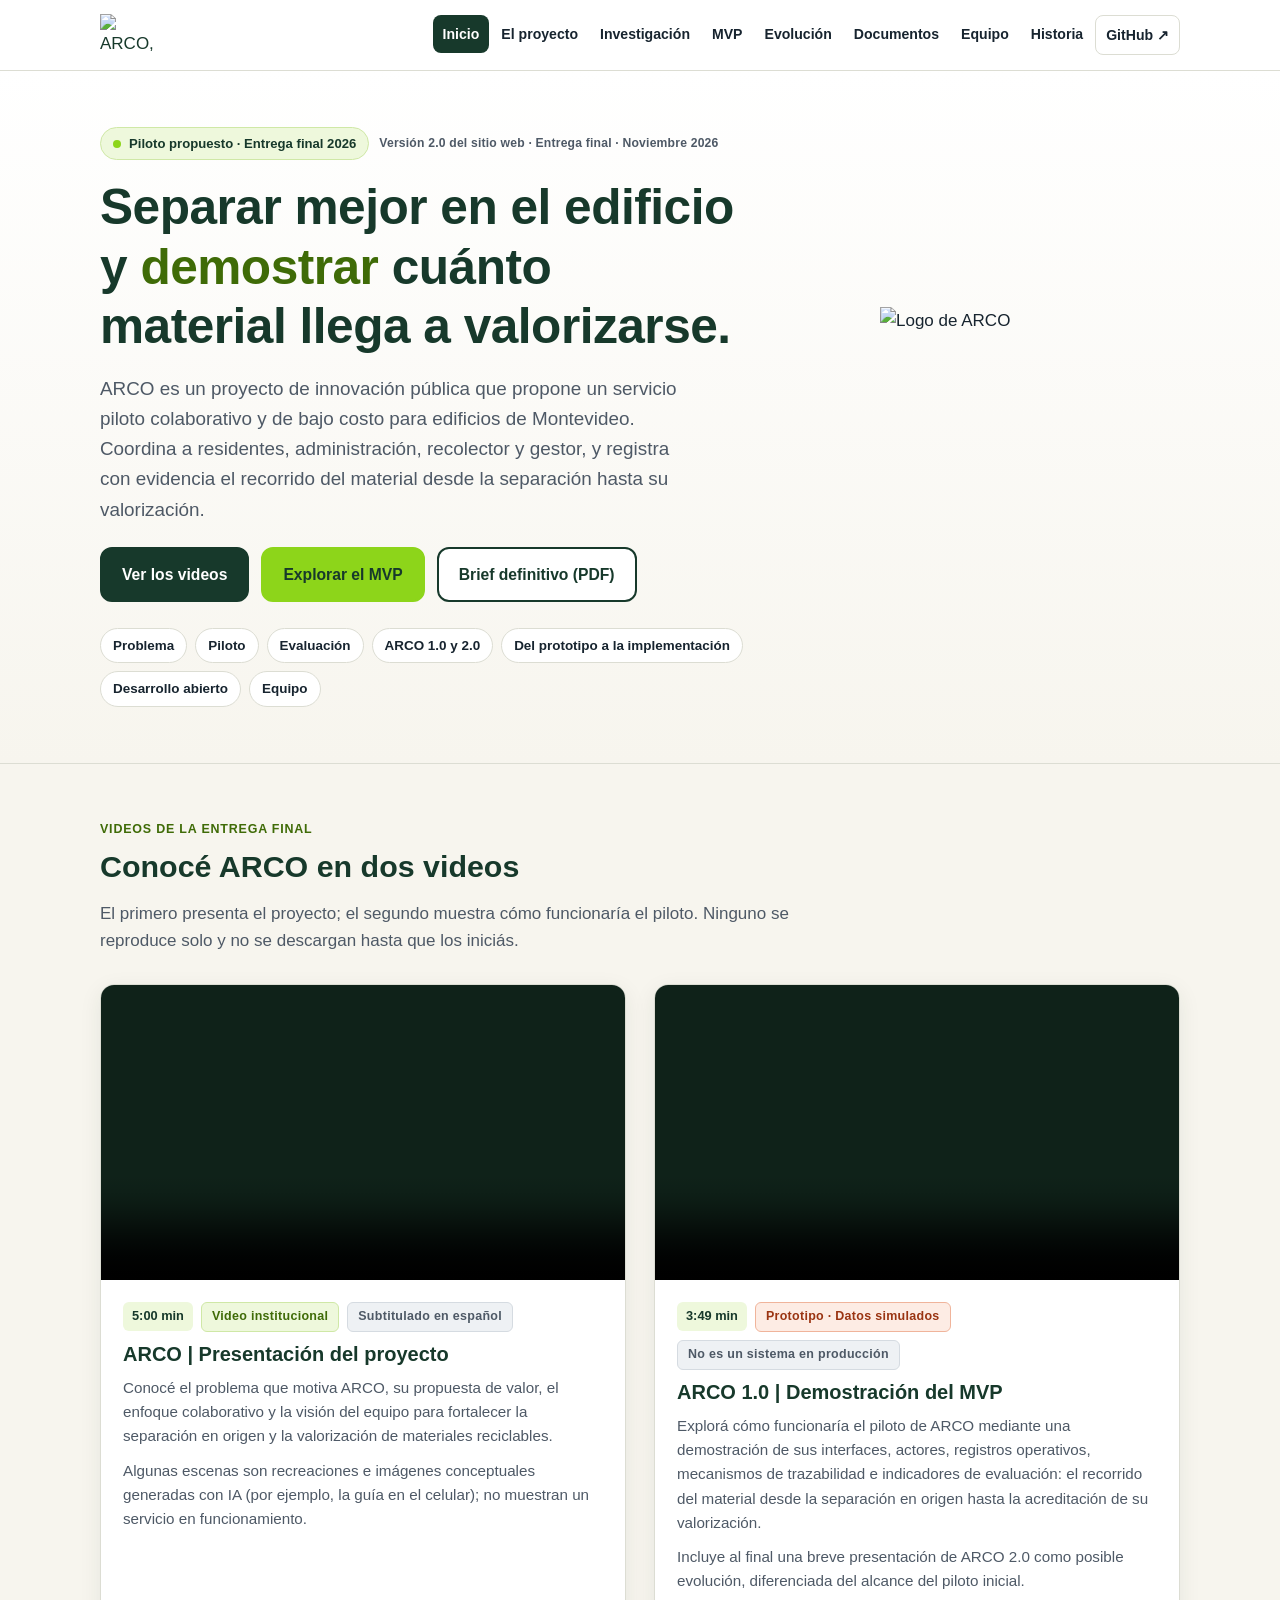
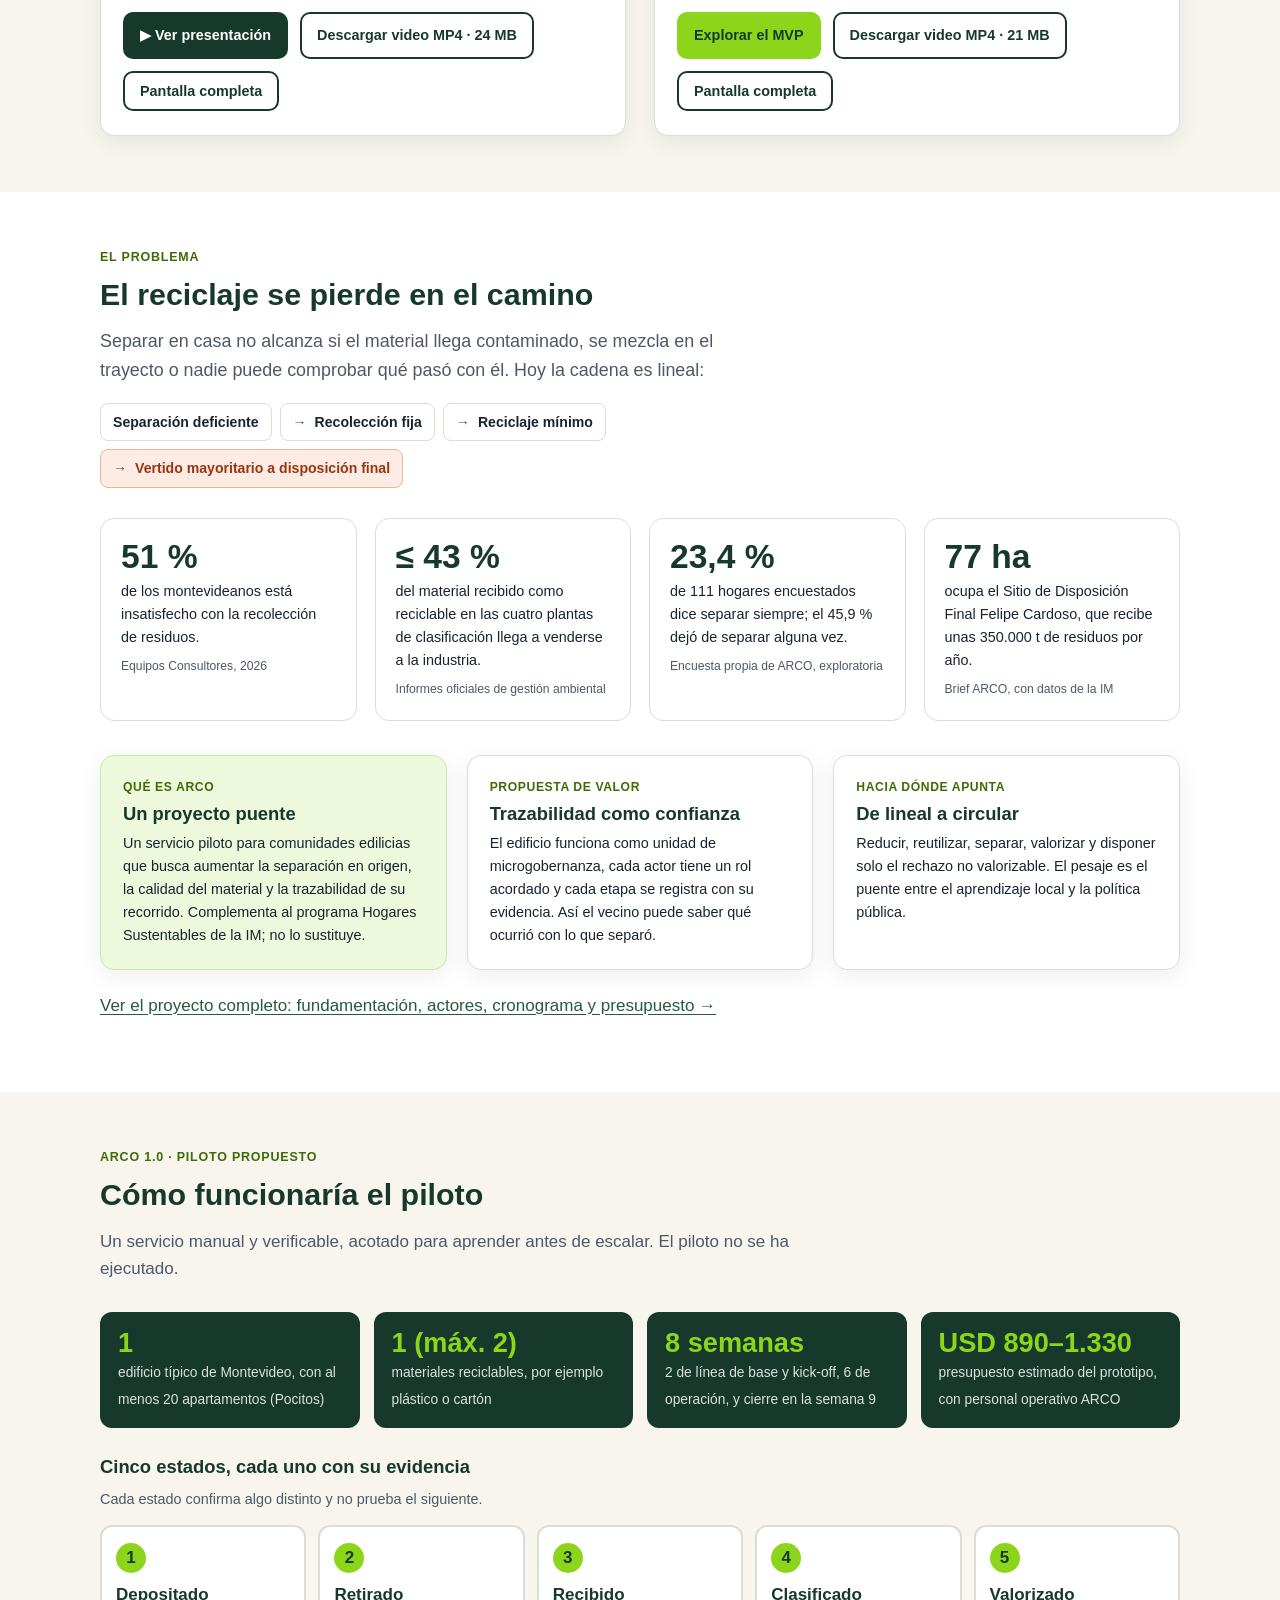
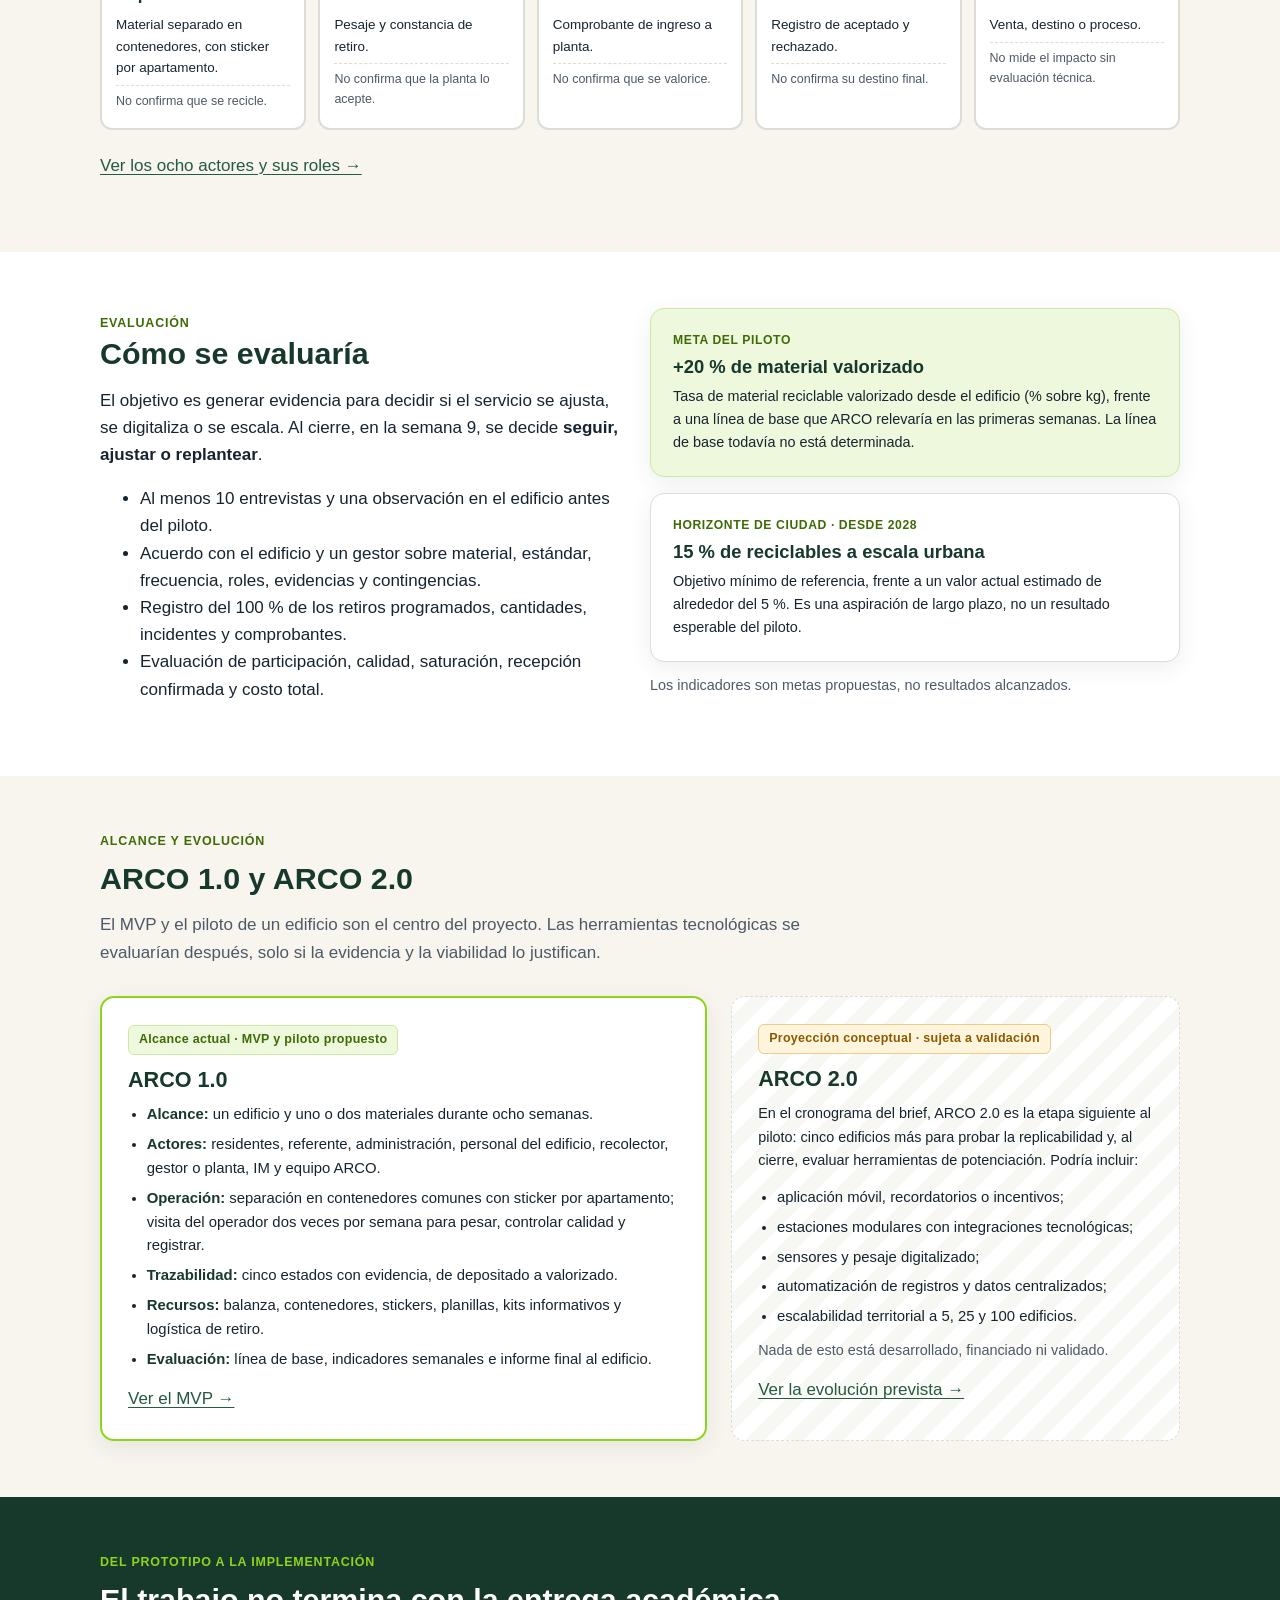
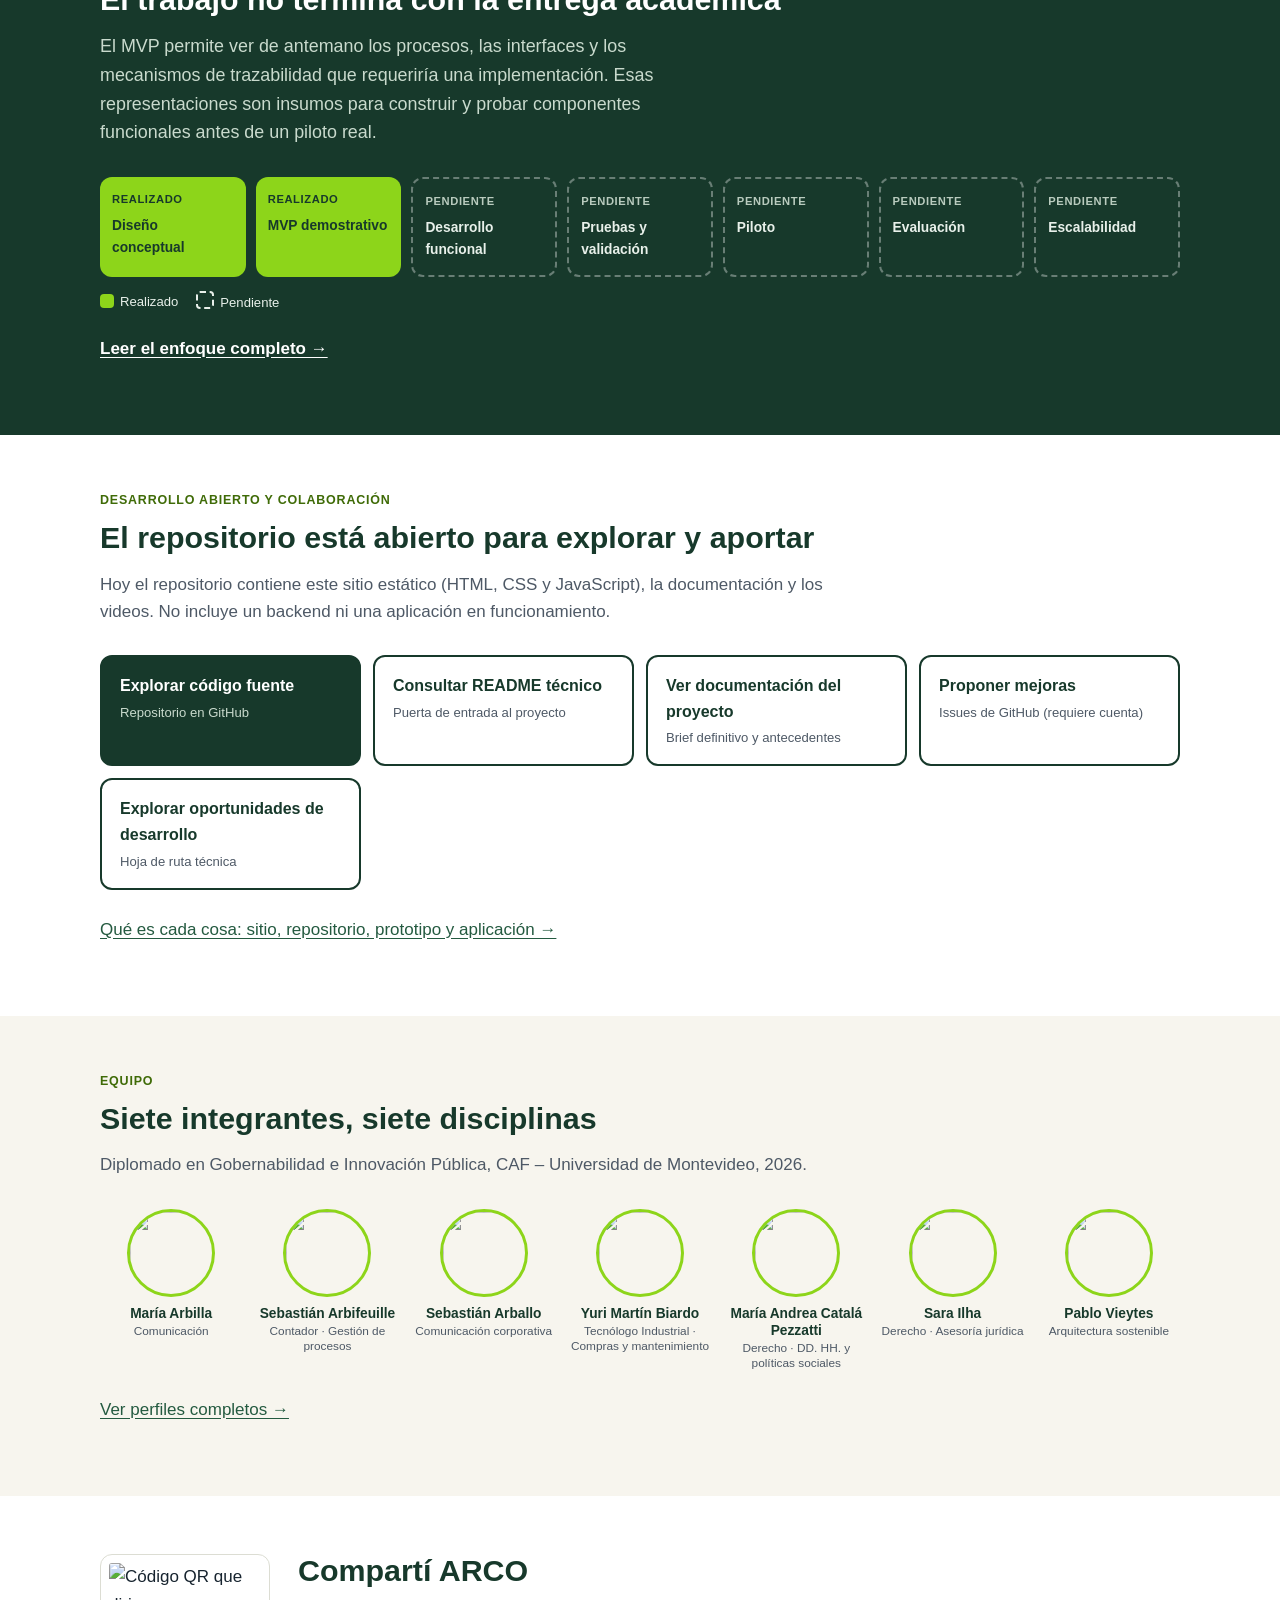
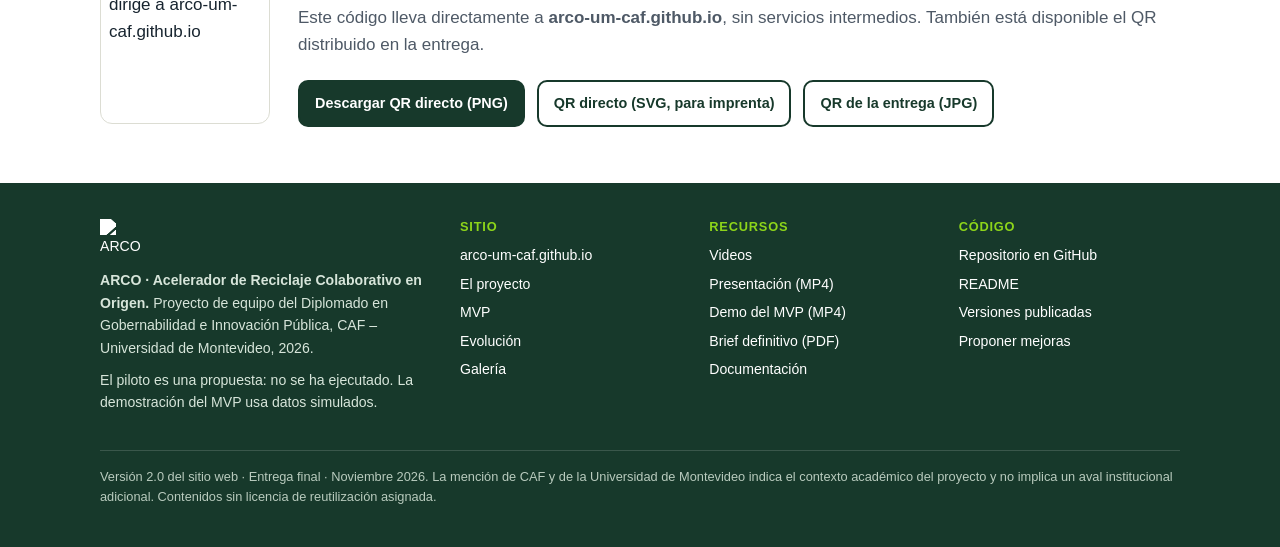
==== index.html @ 113f3b5a "Sitio web v2.0 · Entrega final 2026 - Portada rediseñada con los dos videos, problema, piloto, evalu" ====
<!doctype html>
<html lang="es">
<head>
<meta charset="utf-8">
<meta name="viewport" content="width=device-width, initial-scale=1">
<title>ARCO · Acelerador de Reciclaje Colaborativo en Origen</title>
<meta name="description" content="ARCO propone un piloto colaborativo de bajo costo para mejorar la separación en origen y la trazabilidad de materiales reciclables en edificios de Montevideo. Sitio web v2.0, entrega final 2026.">
<meta property="og:title" content="ARCO · Acelerador de Reciclaje Colaborativo en Origen">
<meta property="og:description" content="Un edificio, un material, ocho semanas: un piloto para separar mejor y demostrar cuánto material llega a valorizarse.">
<meta property="og:image" content="https://arco-um-caf.github.io/assets/video/arco-presentacion-poster.jpg">
<meta property="og:url" content="https://arco-um-caf.github.io/">
<meta property="og:locale" content="es_UY">
<link rel="icon" href="assets/img/favicon.png" type="image/png">
<link rel="preload" href="assets/fonts/montserrat-700.woff2" as="font" type="font/woff2" crossorigin>
<link rel="stylesheet" href="assets/css/estilos.css">
</head>
<body>
<a class="saltar" href="#contenido">Saltar al contenido</a>
<header class="cabecera">
  <div class="contenedor">
    <a class="marca" href="index.html"><img src="assets/img/logo-arco.png" alt="ARCO, inicio" width="58" height="42"><span>Acelerador de Reciclaje Colaborativo en Origen</span></a>
    <button class="menu-btn" type="button" aria-expanded="false" aria-controls="menu-principal">Menú</button>
    <nav class="nav" id="menu-principal" aria-label="Secciones del sitio"><ul><li><a href="index.html" aria-current="page">Inicio</a></li><li><a href="propuesta.html">El proyecto</a></li><li><a href="investigacion.html">Investigación</a></li><li><a href="mvp.html">MVP</a></li><li><a href="desarrollo.html">Evolución</a></li><li><a href="documentos.html">Documentos</a></li><li><a href="equipo.html">Equipo</a></li><li><a href="recorrido.html">Historia</a></li><li><a class="ext" href="https://github.com/arco-um-caf/arco-um-caf.github.io" rel="noopener">GitHub ↗</a></li></ul></nav>
  </div>
</header>
<main id="contenido">

<!-- 1 · Portada -->
<section class="hero2">
  <div class="contenedor">
    <div>
      <div class="sello"><span class="estado">Piloto propuesto · Entrega final 2026</span><span class="version">Versión 2.0 del sitio web · Entrega final · Noviembre 2026</span></div>
      <h1>Separar mejor en el edificio y <em>demostrar</em> cuánto material llega a valorizarse.</h1>
      <p class="lead">ARCO es un proyecto de innovación pública que propone un servicio piloto colaborativo y de bajo costo para edificios de Montevideo. Coordina a residentes, administración, recolector y gestor, y registra con evidencia el recorrido del material desde la separación hasta su valorización.</p>
      <div class="botones">
        <a class="btn primario" href="#videos">Ver los videos</a>
        <a class="btn lima" href="mvp.html">Explorar el MVP</a>
        <a class="btn secundario" href="documentos/2026-11-23_brief-arco-definitivo.pdf">Brief definitivo (PDF)</a>
      </div>
      <nav class="ancla-nav" aria-label="En esta página">
        <a href="#problema">Problema</a><a href="#piloto">Piloto</a><a href="#evaluacion">Evaluación</a><a href="#etapas">ARCO 1.0 y 2.0</a><a href="#implementacion">Del prototipo a la implementación</a><a href="#abierto">Desarrollo abierto</a><a href="#equipo">Equipo</a>
      </nav>
    </div>
    <img class="logo-hero" src="assets/img/logo-arco.png" alt="Logo de ARCO" width="600" height="438">
  </div>
</section>

<!-- 2 · Videos -->
<section class="seccion" id="videos">
  <div class="contenedor">
    <div class="titulo-seccion">
      <span class="kicker">Videos de la entrega final</span>
      <h2>Conocé ARCO en dos videos</h2>
      <p class="muted">El primero presenta el proyecto; el segundo muestra cómo funcionaría el piloto. Ninguno se reproduce solo y no se descargan hasta que los iniciás.</p>
    </div>
    <div class="videos">
      <article class="video-card" aria-labelledby="t-presentacion">
        <div class="video-marco">
          <video id="v-presentacion" controls preload="none" playsinline poster="assets/video/arco-presentacion-poster.jpg" aria-describedby="d-presentacion">
            <source src="assets/video/arco-presentacion.mp4" type="video/mp4">
            Tu navegador no puede reproducir este video. <a href="assets/video/arco-presentacion.mp4">Descargar el video (MP4)</a>.
          </video>
        </div>
        <div class="cuerpo">
          <div class="video-meta"><span class="dur">5:00 min</span><span class="etiqueta real">Video institucional</span><span class="etiqueta pendiente">Subtitulado en español</span></div>
          <h3 id="t-presentacion">ARCO | Presentación del proyecto</h3>
          <p id="d-presentacion">Conocé el problema que motiva ARCO, su propuesta de valor, el enfoque colaborativo y la visión del equipo para fortalecer la separación en origen y la valorización de materiales reciclables.</p>
          <p class="small">Algunas escenas son recreaciones e imágenes conceptuales generadas con IA (por ejemplo, la guía en el celular); no muestran un servicio en funcionamiento.</p>
          <div class="botones">
            <a class="btn primario chico" href="#v-presentacion" data-accion="reproducir" data-video="v-presentacion">▶ Ver presentación</a>
            <a class="btn secundario chico" href="assets/video/arco-presentacion.mp4" download>Descargar video MP4 · 24 MB</a>
            <button class="btn secundario chico" type="button" data-accion="pantalla" data-video="v-presentacion">Pantalla completa</button>
          </div>
        </div>
      </article>

      <article class="video-card" aria-labelledby="t-demo">
        <div class="video-marco">
          <video id="v-demo" controls preload="none" playsinline poster="assets/video/arco-demo-mvp-poster.jpg" aria-describedby="d-demo">
            <source src="assets/video/arco-demo-mvp.mp4" type="video/mp4">
            Tu navegador no puede reproducir este video. <a href="assets/video/arco-demo-mvp.mp4">Descargar el video (MP4)</a>.
          </video>
        </div>
        <div class="cuerpo">
          <div class="video-meta"><span class="dur">3:49 min</span><span class="etiqueta simulado">Prototipo · Datos simulados</span><span class="etiqueta pendiente">No es un sistema en producción</span></div>
          <h3 id="t-demo">ARCO 1.0 | Demostración del MVP</h3>
          <p id="d-demo">Explorá cómo funcionaría el piloto de ARCO mediante una demostración de sus interfaces, actores, registros operativos, mecanismos de trazabilidad e indicadores de evaluación: el recorrido del material desde la separación en origen hasta la acreditación de su valorización.</p>
          <p class="small">Incluye al final una breve presentación de ARCO 2.0 como posible evolución, diferenciada del alcance del piloto inicial.</p>
          <div class="botones">
            <a class="btn lima chico" href="mvp.html">Explorar el MVP</a>
            <a class="btn secundario chico" href="assets/video/arco-demo-mvp.mp4" download>Descargar video MP4 · 21 MB</a>
            <button class="btn secundario chico" type="button" data-accion="pantalla" data-video="v-demo">Pantalla completa</button>
          </div>
        </div>
      </article>
    </div>
  </div>
</section>

<!-- 3 · Problema y propuesta -->
<section class="seccion blanca" id="problema">
  <div class="contenedor">
    <div class="titulo-seccion">
      <span class="kicker">El problema</span>
      <h2>El reciclaje se pierde en el camino</h2>
      <p class="lead">Separar en casa no alcanza si el material llega contaminado, se mezcla en el trayecto o nadie puede comprobar qué pasó con él. Hoy la cadena es lineal:</p>
      <ul class="cadena" aria-label="Cadena actual">
        <li>Separación deficiente</li><li>Recolección fija</li><li>Reciclaje mínimo</li><li class="mal">Vertido mayoritario a disposición final</li>
      </ul>
    </div>
    <div class="cifras">
      <div class="cifra"><b>51 %</b><span>de los montevideanos está insatisfecho con la recolección de residuos.</span><small>Equipos Consultores, 2026</small></div>
      <div class="cifra"><b>≤ 43 %</b><span>del material recibido como reciclable en las cuatro plantas de clasificación llega a venderse a la industria.</span><small>Informes oficiales de gestión ambiental</small></div>
      <div class="cifra"><b>23,4 %</b><span>de 111 hogares encuestados dice separar siempre; el 45,9 % dejó de separar alguna vez.</span><small>Encuesta propia de ARCO, exploratoria</small></div>
      <div class="cifra"><b>77 ha</b><span>ocupa el Sitio de Disposición Final Felipe Cardoso, que recibe unas 350.000 t de residuos por año.</span><small>Brief ARCO, con datos de la IM</small></div>
    </div>
    <div class="grilla g3" style="margin-top:34px">
      <div class="tarjeta lima"><span class="kicker">Qué es ARCO</span><h3>Un proyecto puente</h3><p class="small">Un servicio piloto para comunidades edilicias que busca aumentar la separación en origen, la calidad del material y la trazabilidad de su recorrido. Complementa al programa Hogares Sustentables de la IM; no lo sustituye.</p></div>
      <div class="tarjeta"><span class="kicker">Propuesta de valor</span><h3>Trazabilidad como confianza</h3><p class="small">El edificio funciona como unidad de microgobernanza, cada actor tiene un rol acordado y cada etapa se registra con su evidencia. Así el vecino puede saber qué ocurrió con lo que separó.</p></div>
      <div class="tarjeta"><span class="kicker">Hacia dónde apunta</span><h3>De lineal a circular</h3><p class="small">Reducir, reutilizar, separar, valorizar y disponer solo el rechazo no valorizable. El pesaje es el puente entre el aprendizaje local y la política pública.</p></div>
    </div>
    <p style="margin-top:22px"><a href="propuesta.html">Ver el proyecto completo: fundamentación, actores, cronograma y presupuesto →</a></p>
  </div>
</section>

<!-- 4 · Piloto -->
<section class="seccion" id="piloto">
  <div class="contenedor">
    <div class="titulo-seccion">
      <span class="kicker">ARCO 1.0 · Piloto propuesto</span>
      <h2>Cómo funcionaría el piloto</h2>
      <p class="muted">Un servicio manual y verificable, acotado para aprender antes de escalar. El piloto no se ha ejecutado.</p>
    </div>
    <div class="piloto-datos">
      <div><b>1</b><span>edificio típico de Montevideo, con al menos 20 apartamentos (Pocitos)</span></div>
      <div><b>1 (máx. 2)</b><span>materiales reciclables, por ejemplo plástico o cartón</span></div>
      <div><b>8 semanas</b><span>2 de línea de base y kick-off, 6 de operación, y cierre en la semana 9</span></div>
      <div><b>USD 890–1.330</b><span>presupuesto estimado del prototipo, con personal operativo ARCO</span></div>
    </div>
    <h3>Cinco estados, cada uno con su evidencia</h3>
    <p class="small muted">Cada estado confirma algo distinto y no prueba el siguiente.</p>
    <ol class="estados">
      <li><b>Depositado</b><span class="ev">Material separado en contenedores, con sticker por apartamento.</span><span class="no">No confirma que se recicle.</span></li>
      <li><b>Retirado</b><span class="ev">Pesaje y constancia de retiro.</span><span class="no">No confirma que la planta lo acepte.</span></li>
      <li><b>Recibido</b><span class="ev">Comprobante de ingreso a planta.</span><span class="no">No confirma que se valorice.</span></li>
      <li><b>Clasificado</b><span class="ev">Registro de aceptado y rechazado.</span><span class="no">No confirma su destino final.</span></li>
      <li><b>Valorizado</b><span class="ev">Venta, destino o proceso.</span><span class="no">No mide el impacto sin evaluación técnica.</span></li>
    </ol>
    <p style="margin-top:22px"><a href="propuesta.html#actores">Ver los ocho actores y sus roles →</a></p>
  </div>
</section>

<!-- 5 · Evaluación -->
<section class="seccion blanca" id="evaluacion">
  <div class="contenedor grilla g2" style="align-items:start">
    <div>
      <span class="kicker" style="font-size:.78rem;font-weight:700;letter-spacing:.8px;text-transform:uppercase;color:var(--lima-txt)">Evaluación</span>
      <h2>Cómo se evaluaría</h2>
      <p>El objetivo es generar evidencia para decidir si el servicio se ajusta, se digitaliza o se escala. Al cierre, en la semana 9, se decide <strong>seguir, ajustar o replantear</strong>.</p>
      <ul>
        <li>Al menos 10 entrevistas y una observación en el edificio antes del piloto.</li>
        <li>Acuerdo con el edificio y un gestor sobre material, estándar, frecuencia, roles, evidencias y contingencias.</li>
        <li>Registro del 100 % de los retiros programados, cantidades, incidentes y comprobantes.</li>
        <li>Evaluación de participación, calidad, saturación, recepción confirmada y costo total.</li>
      </ul>
    </div>
    <div>
      <div class="tarjeta lima"><span class="kicker">Meta del piloto</span><h3>+20 % de material valorizado</h3><p class="small">Tasa de material reciclable valorizado desde el edificio (% sobre kg), frente a una línea de base que ARCO relevaría en las primeras semanas. La línea de base todavía no está determinada.</p></div>
      <div class="tarjeta" style="margin-top:16px"><span class="kicker">Horizonte de ciudad · desde 2028</span><h3>15 % de reciclables a escala urbana</h3><p class="small">Objetivo mínimo de referencia, frente a un valor actual estimado de alrededor del 5 %. Es una aspiración de largo plazo, no un resultado esperable del piloto.</p></div>
      <p class="small muted" style="margin-top:12px">Los indicadores son metas propuestas, no resultados alcanzados.</p>
    </div>
  </div>
</section>

<!-- 6 · ARCO 1.0 y 2.0 -->
<section class="seccion" id="etapas">
  <div class="contenedor">
    <div class="titulo-seccion">
      <span class="kicker">Alcance y evolución</span>
      <h2>ARCO 1.0 y ARCO 2.0</h2>
      <p class="muted">El MVP y el piloto de un edificio son el centro del proyecto. Las herramientas tecnológicas se evaluarían después, solo si la evidencia y la viabilidad lo justifican.</p>
    </div>
    <div class="etapas">
      <div class="etapa v1">
        <span class="etiqueta real">Alcance actual · MVP y piloto propuesto</span>
        <h3 style="margin-top:12px">ARCO 1.0</h3>
        <ul>
          <li><b>Alcance:</b> un edificio y uno o dos materiales durante ocho semanas.</li>
          <li><b>Actores:</b> residentes, referente, administración, personal del edificio, recolector, gestor o planta, IM y equipo ARCO.</li>
          <li><b>Operación:</b> separación en contenedores comunes con sticker por apartamento; visita del operador dos veces por semana para pesar, controlar calidad y registrar.</li>
          <li><b>Trazabilidad:</b> cinco estados con evidencia, de depositado a valorizado.</li>
          <li><b>Recursos:</b> balanza, contenedores, stickers, planillas, kits informativos y logística de retiro.</li>
          <li><b>Evaluación:</b> línea de base, indicadores semanales e informe final al edificio.</li>
        </ul>
        <p style="margin:14px 0 0"><a href="mvp.html">Ver el MVP →</a></p>
      </div>
      <div class="etapa v2">
        <span class="etiqueta concepto">Proyección conceptual · sujeta a validación</span>
        <h3 style="margin-top:12px">ARCO 2.0</h3>
        <p class="small">En el cronograma del brief, ARCO 2.0 es la etapa siguiente al piloto: cinco edificios más para probar la replicabilidad y, al cierre, evaluar herramientas de potenciación. Podría incluir:</p>
        <ul>
          <li>aplicación móvil, recordatorios o incentivos;</li>
          <li>estaciones modulares con integraciones tecnológicas;</li>
          <li>sensores y pesaje digitalizado;</li>
          <li>automatización de registros y datos centralizados;</li>
          <li>escalabilidad territorial a 5, 25 y 100 edificios.</li>
        </ul>
        <p class="small muted" style="margin-top:10px">Nada de esto está desarrollado, financiado ni validado.</p>
        <p style="margin:10px 0 0"><a href="desarrollo.html#etapas">Ver la evolución prevista →</a></p>
      </div>
    </div>
  </div>
</section>

<!-- 7 · Del prototipo a la implementación -->
<section class="seccion oscura" id="implementacion">
  <div class="contenedor">
    <div class="titulo-seccion">
      <span class="kicker">Del prototipo a la implementación</span>
      <h2>El trabajo no termina con la entrega académica</h2>
      <p class="lead">El MVP permite ver de antemano los procesos, las interfaces y los mecanismos de trazabilidad que requeriría una implementación. Esas representaciones son insumos para construir y probar componentes funcionales antes de un piloto real.</p>
    </div>
    <ol class="proceso" aria-label="Etapas del proceso">
      <li class="hecho"><small>Realizado</small>Diseño conceptual</li>
      <li class="hecho"><small>Realizado</small>MVP demostrativo</li>
      <li class="pend"><small>Pendiente</small>Desarrollo funcional</li>
      <li class="pend"><small>Pendiente</small>Pruebas y validación</li>
      <li class="pend"><small>Pendiente</small>Piloto</li>
      <li class="pend"><small>Pendiente</small>Evaluación</li>
      <li class="pend"><small>Pendiente</small>Escalabilidad</li>
    </ol>
    <div class="leyenda"><span class="l-hecho">Realizado</span><span class="l-pend">Pendiente</span></div>
    <p style="margin-top:22px"><a href="desarrollo.html" style="color:#fff;font-weight:700">Leer el enfoque completo →</a></p>
  </div>
</section>

<!-- 8 · Desarrollo abierto -->
<section class="seccion blanca" id="abierto">
  <div class="contenedor">
    <div class="titulo-seccion">
      <span class="kicker">Desarrollo abierto y colaboración</span>
      <h2>El repositorio está abierto para explorar y aportar</h2>
      <p class="muted">Hoy el repositorio contiene este sitio estático (HTML, CSS y JavaScript), la documentación y los videos. No incluye un backend ni una aplicación en funcionamiento.</p>
    </div>
    <div class="botones-gh">
      <a class="btn-gh prim" href="https://github.com/arco-um-caf/arco-um-caf.github.io" rel="noopener"><b>Explorar código fuente</b><span>Repositorio en GitHub</span></a>
      <a class="btn-gh" href="https://github.com/arco-um-caf/arco-um-caf.github.io#readme" rel="noopener"><b>Consultar README técnico</b><span>Puerta de entrada al proyecto</span></a>
      <a class="btn-gh" href="documentos.html"><b>Ver documentación del proyecto</b><span>Brief definitivo y antecedentes</span></a>
      <a class="btn-gh" href="https://github.com/arco-um-caf/arco-um-caf.github.io/issues" rel="noopener"><b>Proponer mejoras</b><span>Issues de GitHub (requiere cuenta)</span></a>
      <a class="btn-gh" href="https://github.com/arco-um-caf/arco-um-caf.github.io/blob/main/ROADMAP.md" rel="noopener"><b>Explorar oportunidades de desarrollo</b><span>Hoja de ruta técnica</span></a>
    </div>
    <p><a href="desarrollo.html#abierto">Qué es cada cosa: sitio, repositorio, prototipo y aplicación →</a></p>
  </div>
</section>

<!-- 9 · Equipo -->
<section class="seccion" id="equipo">
  <div class="contenedor">
    <div class="titulo-seccion">
      <span class="kicker">Equipo</span>
      <h2>Siete integrantes, siete disciplinas</h2>
      <p class="muted">Diplomado en Gobernabilidad e Innovación Pública, CAF – Universidad de Montevideo, 2026.</p>
    </div>
    <div class="equipo-mini">
      <div><img src="assets/img/equipo/maria-arbilla.jpg" alt="" width="88" height="88" loading="lazy"><b>María Arbilla</b><span>Comunicación</span></div>
      <div><img src="assets/img/equipo/sebastian-arbifeuille.jpg" alt="" width="88" height="88" loading="lazy"><b>Sebastián Arbifeuille</b><span>Contador · Gestión de procesos</span></div>
      <div><img src="assets/img/equipo/sebastian-arballo.jpg" alt="" width="88" height="88" loading="lazy"><b>Sebastián Arballo</b><span>Comunicación corporativa</span></div>
      <div><img src="assets/img/equipo/yuri-martin-biardo.jpg" alt="" width="88" height="88" loading="lazy"><b>Yuri Martín Biardo</b><span>Tecnólogo Industrial · Compras y mantenimiento</span></div>
      <div><img src="assets/img/equipo/andrea-catala.jpg" alt="" width="88" height="88" loading="lazy"><b>María Andrea Catalá Pezzatti</b><span>Derecho · DD. HH. y políticas sociales</span></div>
      <div><img src="assets/img/equipo/sara-ilha.jpg" alt="" width="88" height="88" loading="lazy"><b>Sara Ilha</b><span>Derecho · Asesoría jurídica</span></div>
      <div><img src="assets/img/equipo/pablo-vieytes.jpg" alt="" width="88" height="88" loading="lazy"><b>Pablo Vieytes</b><span>Arquitectura sostenible</span></div>
    </div>
    <p style="margin-top:24px"><a href="equipo.html">Ver perfiles completos →</a></p>
  </div>
</section>

<!-- 10 · QR -->
<section class="seccion blanca" id="qr">
  <div class="contenedor qr-bloque">
    <img src="assets/qr/arco-qr-sitio-directo.png" alt="Código QR que dirige a arco-um-caf.github.io" width="170" height="170" loading="lazy">
    <div>
      <h2>Compartí ARCO</h2>
      <p class="muted">Este código lleva directamente a <strong>arco-um-caf.github.io</strong>, sin servicios intermedios. También está disponible el QR distribuido en la entrega.</p>
      <div class="botones">
        <a class="btn primario chico" href="assets/qr/arco-qr-sitio-directo.png" download>Descargar QR directo (PNG)</a>
        <a class="btn secundario chico" href="assets/qr/arco-qr-sitio-directo.svg" download>QR directo (SVG, para imprenta)</a>
        <a class="btn secundario chico" href="assets/qr/arco-qr-entrega.jpg" download>QR de la entrega (JPG)</a>
      </div>
    </div>
  </div>
</section>

</main>
<footer class="pie-sitio">
  <div class="contenedor">
    <div class="columnas">
      <div>
        <img class="logo-pie" src="assets/img/logo-arco.png" alt="ARCO" width="58" height="42" loading="lazy">
        <p><strong>ARCO · Acelerador de Reciclaje Colaborativo en Origen.</strong> Proyecto de equipo del Diplomado en Gobernabilidad e Innovación Pública, CAF – Universidad de Montevideo, 2026.</p>
        <p>El piloto es una propuesta: no se ha ejecutado. La demostración del MVP usa datos simulados.</p>
      </div>
      <div>
        <h2>Sitio</h2>
        <ul>
          <li><a href="https://arco-um-caf.github.io/">arco-um-caf.github.io</a></li>
          <li><a href="propuesta.html">El proyecto</a></li>
          <li><a href="mvp.html">MVP</a></li>
          <li><a href="desarrollo.html">Evolución</a></li>
          <li><a href="galeria.html">Galería</a></li>
        </ul>
      </div>
      <div>
        <h2>Recursos</h2>
        <ul>
          <li><a href="index.html#videos">Videos</a></li>
          <li><a href="assets/video/arco-presentacion.mp4" download>Presentación (MP4)</a></li>
          <li><a href="assets/video/arco-demo-mvp.mp4" download>Demo del MVP (MP4)</a></li>
          <li><a href="documentos/2026-11-23_brief-arco-definitivo.pdf">Brief definitivo (PDF)</a></li>
          <li><a href="documentos.html">Documentación</a></li>
        </ul>
      </div>
      <div>
        <h2>Código</h2>
        <ul>
          <li><a href="https://github.com/arco-um-caf/arco-um-caf.github.io" rel="noopener">Repositorio en GitHub</a></li>
          <li><a href="https://github.com/arco-um-caf/arco-um-caf.github.io#readme" rel="noopener">README</a></li>
          <li><a href="https://github.com/arco-um-caf/arco-um-caf.github.io/releases" rel="noopener">Versiones publicadas</a></li>
          <li><a href="https://github.com/arco-um-caf/arco-um-caf.github.io/issues" rel="noopener">Proponer mejoras</a></li>
        </ul>
      </div>
    </div>
    <p class="base">Versión 2.0 del sitio web · Entrega final · Noviembre 2026. La mención de CAF y de la Universidad de Montevideo indica el contexto académico del proyecto y no implica un aval institucional adicional. Contenidos sin licencia de reutilización asignada.</p>
  </div>
</footer>
<script src="assets/js/sitio.js"></script>
</body>
</html>
---- assets/css/estilos.css ----
/* ARCO · portal documental — estilos */
@font-face{font-family:"Montserrat";font-weight:400;font-style:normal;font-display:swap;src:url("../fonts/montserrat-400.woff2") format("woff2")}
@font-face{font-family:"Montserrat";font-weight:600;font-style:normal;font-display:swap;src:url("../fonts/montserrat-600.woff2") format("woff2")}
@font-face{font-family:"Montserrat";font-weight:700;font-style:normal;font-display:swap;src:url("../fonts/montserrat-700.woff2") format("woff2")}

:root{
  --verde:#17392B;      /* verde oscuro ARCO */
  --verde-2:#245A40;
  --lima:#8DD51A;       /* verde lima ARCO */
  --lima-txt:#3F6B07;   /* lima oscurecido para texto sobre claro */
  --lima-suave:#EEF8DC;
  --crema:#F7F5EE;
  --blanco:#FFFFFF;
  --tinta:#17242F;
  --gris:#4E5966;
  --linea:#DCDDD3;
  --ambar-bg:#FFF4DC; --ambar:#8A5A00;
  --rojo-bg:#FDECE4; --rojo:#9A3412;
  --radio:14px;
  --sombra:0 6px 22px rgba(23,57,43,.08);
  --ancho:1120px;
}
*{box-sizing:border-box}
html{scroll-behavior:smooth}
body{margin:0;font-family:"Montserrat",Arial,Helvetica,sans-serif;color:var(--tinta);background:var(--crema);line-height:1.6;font-size:17px}
img,video{max-width:100%;height:auto;display:block}
a{color:var(--verde-2);text-underline-offset:3px}
a:hover{color:var(--verde)}
:focus-visible{outline:3px solid var(--lima);outline-offset:3px;border-radius:6px}
.saltar{position:absolute;left:-9999px;top:0;background:var(--verde);color:#fff;padding:10px 16px;z-index:100;border-radius:0 0 8px 0}
.saltar:focus{left:0}
.contenedor{max-width:var(--ancho);margin:0 auto;padding:0 20px}
h1,h2,h3{line-height:1.2;color:var(--verde);margin:0 0 .5em}
h1{font-size:clamp(1.9rem,3.6vw,2.7rem);font-weight:700}
h2{font-size:clamp(1.45rem,2.6vw,1.9rem);font-weight:700}
h3{font-size:1.15rem;font-weight:700}
p{margin:0 0 1em}
.lead{font-size:1.12rem;color:var(--gris);max-width:62ch}
.muted{color:var(--gris)}
.small{font-size:.9rem}

/* encabezado */
.cabecera{background:var(--blanco);border-bottom:1px solid var(--linea);position:sticky;top:0;z-index:50}
.cabecera .contenedor{display:flex;align-items:center;justify-content:space-between;gap:16px;min-height:70px}
.marca{display:flex;align-items:center;gap:12px;text-decoration:none;color:var(--verde)}
.marca img{height:42px;width:auto}
.marca span{font-size:.78rem;font-weight:600;color:var(--gris);line-height:1.25;max-width:160px}
@media (max-width:1420px){.marca span{display:none}}
.nav ul{list-style:none;margin:0;padding:0;display:flex;flex-wrap:wrap;gap:2px}
.nav a{display:block;padding:8px 10px;border-radius:8px;text-decoration:none;color:var(--tinta);font-weight:600;font-size:.88rem}
.nav a:hover{background:var(--lima-suave)}
.nav a[aria-current="page"]{background:var(--verde);color:#fff}
.menu-btn{display:none;background:var(--verde);color:#fff;border:0;border-radius:10px;padding:10px 14px;font:600 .95rem "Montserrat",Arial,sans-serif;cursor:pointer}
@media (max-width:980px){
  .menu-btn{display:inline-flex;align-items:center;gap:8px}
  .nav{position:absolute;left:0;right:0;top:100%;background:#fff;border-bottom:1px solid var(--linea);display:none}
  .nav.abierto{display:block}
  .nav ul{flex-direction:column;padding:10px 20px 16px}
  .nav a{padding:12px 10px;font-size:1rem}
}

/* estado */
.estado{display:inline-flex;align-items:center;gap:8px;font-size:.82rem;font-weight:600;color:var(--verde);background:var(--lima-suave);border:1px solid #CFE8A6;border-radius:999px;padding:5px 12px}
.estado::before{content:"";width:8px;height:8px;border-radius:50%;background:var(--lima)}

/* secciones */
main{display:block}
.seccion{padding:56px 0}
.seccion.blanca{background:var(--blanco)}
.seccion.oscura{background:var(--verde);color:#E8F0EA}
.seccion.oscura h2,.seccion.oscura h3{color:#fff}
.cabeza-pagina{padding-top:44px;padding-bottom:20px}
.cabeza-pagina .lead{margin-top:6px}

/* portada */
.hero{display:grid;grid-template-columns:1fr 1.1fr;gap:40px;align-items:center;padding-top:44px;padding-bottom:56px}
.hero .logo-grande{width:180px;margin-bottom:18px}
@media (max-width:900px){.hero{grid-template-columns:1fr;gap:26px}.hero .logo-grande{width:140px}}
.botones{display:flex;flex-wrap:wrap;gap:12px;margin-top:22px}
.btn{display:inline-flex;align-items:center;gap:10px;padding:13px 20px;border-radius:12px;font-weight:700;text-decoration:none;font-size:.98rem;border:2px solid var(--verde)}
.btn.primario{background:var(--verde);color:#fff}
.btn.primario:hover{background:var(--verde-2);color:#fff}
.btn.secundario{background:#fff;color:var(--verde)}
.btn.secundario:hover{background:var(--lima-suave)}
.btn.lima{background:var(--lima);border-color:var(--lima);color:var(--verde)}

/* video */
.video-marco{background:#0f2219;border-radius:var(--radio);overflow:hidden;box-shadow:var(--sombra)}
.video-marco video{width:100%;aspect-ratio:16/9;background:#0f2219}
.pie{font-size:.86rem;color:var(--gris);margin-top:10px;line-height:1.45}
.etiqueta{display:inline-block;font-size:.78rem;font-weight:700;letter-spacing:.3px;padding:4px 10px;border-radius:6px}
.etiqueta.concepto{background:var(--ambar-bg);color:var(--ambar);border:1px solid #EBCB85}
.etiqueta.simulado{background:var(--rojo-bg);color:var(--rojo);border:1px solid #F0B49B}
.etiqueta.real{background:var(--lima-suave);color:var(--lima-txt);border:1px solid #CFE8A6}
.etiqueta.pendiente{background:#EEF1F4;color:var(--gris);border:1px solid #D5DBE1}

/* tarjetas y grillas */
.grilla{display:grid;gap:20px}
.g2{grid-template-columns:repeat(2,1fr)}
.g3{grid-template-columns:repeat(3,1fr)}
.g4{grid-template-columns:repeat(4,1fr)}
@media (max-width:900px){.g3,.g4{grid-template-columns:repeat(2,1fr)}}
@media (max-width:620px){.g2,.g3,.g4{grid-template-columns:1fr}}
.tarjeta{background:var(--blanco);border:1px solid var(--linea);border-radius:var(--radio);padding:22px;box-shadow:var(--sombra)}
.tarjeta h3{margin-bottom:.35em}
.tarjeta p:last-child{margin-bottom:0}
.tarjeta.lima{background:var(--lima-suave);border-color:#CFE8A6}
.tarjeta .kicker{font-size:.76rem;font-weight:700;letter-spacing:.6px;text-transform:uppercase;color:var(--lima-txt);margin-bottom:6px;display:block}
.acceso{display:flex;flex-direction:column;justify-content:space-between;text-decoration:none;color:var(--tinta)}
.acceso:hover{border-color:var(--lima)}
.acceso .ir{font-weight:700;color:var(--verde-2);margin-top:12px}

/* aviso */
.aviso{border-left:5px solid var(--lima);background:var(--blanco);padding:14px 18px;border-radius:0 10px 10px 0;font-size:.95rem;color:var(--tinta)}
.aviso.discreto{background:transparent;border-left-color:var(--linea);color:var(--gris);font-size:.88rem;padding:8px 14px}

/* línea de tiempo */
.tiempo{list-style:none;margin:0;padding:0;position:relative}
.tiempo::before{content:"";position:absolute;left:14px;top:6px;bottom:6px;width:3px;background:#CFE8A6;border-radius:3px}
.hito{position:relative;padding:0 0 34px 50px}
.hito::before{content:"";position:absolute;left:5px;top:6px;width:21px;height:21px;border-radius:50%;background:var(--lima);border:4px solid var(--crema);box-shadow:0 0 0 2px var(--lima)}
.hito .fecha{font-weight:700;color:var(--lima-txt);font-size:.9rem;letter-spacing:.3px}
.hito h3{margin:.2em 0 .4em}
.hito .cuerpo{display:grid;grid-template-columns:1.4fr 1fr;gap:22px;align-items:start}
@media (max-width:760px){.hito .cuerpo{grid-template-columns:1fr}}
.hito .fotos{display:grid;grid-template-columns:repeat(2,1fr);gap:8px}
.hito .fotos img{border-radius:10px;width:100%;height:150px;object-fit:cover;border:1px solid var(--linea)}
.hito .fotos.una{grid-template-columns:1fr}
.hito .fotos.una img{height:auto;object-fit:contain;background:#fff}

/* galería */
.galeria{columns:3 300px;column-gap:20px}
.galeria figure{break-inside:avoid;margin:0 0 20px;background:#fff;border:1px solid var(--linea);border-radius:var(--radio);overflow:hidden}
.galeria figure a{display:block}
.galeria img{width:100%;height:auto}
.galeria figcaption{padding:12px 14px 14px;font-size:.88rem;color:var(--gris);line-height:1.45}
.galeria figcaption b{color:var(--tinta);display:block;margin:6px 0 2px;font-size:.95rem}

/* gráficos de barras (tablas) */
.barras{width:100%;border-collapse:collapse;font-size:.92rem}
.barras caption{text-align:left;font-weight:700;color:var(--verde);padding-bottom:4px;font-size:1rem}
.barras th{font-weight:500;text-align:left;padding:6px 10px 6px 0;width:46%;vertical-align:middle}
.barras td{padding:6px 0;vertical-align:middle}
.barra{display:flex;align-items:center;gap:8px}
.barra span.b{display:block;height:14px;border-radius:7px;background:var(--lima);min-width:3px}
.barra span.n{white-space:nowrap;font-variant-numeric:tabular-nums;color:var(--gris);font-size:.86rem}
.n-valido{font-size:.82rem;color:var(--gris);margin:4px 0 0}

/* circuito */
.circuito{list-style:none;padding:0;margin:0;display:grid;grid-template-columns:repeat(5,1fr);gap:12px;counter-reset:paso}
.circuito li{background:#fff;border:2px solid var(--linea);border-radius:12px;padding:16px 14px;position:relative;counter-increment:paso}
.circuito li::before{content:counter(paso);display:flex;align-items:center;justify-content:center;width:34px;height:34px;border-radius:50%;background:var(--lima);color:var(--verde);font-weight:700;margin-bottom:10px}
.circuito li b{display:block;color:var(--verde);font-size:1rem}
.circuito li span{font-size:.86rem;color:var(--gris);display:block;margin-top:4px}
.circuito li.doc{border-color:var(--lima)}
.circuito li.pend{border-style:dashed}
@media (max-width:900px){.circuito{grid-template-columns:1fr 1fr}}
@media (max-width:520px){.circuito{grid-template-columns:1fr}}

/* tablas */
.tabla-wrap{overflow-x:auto;border-radius:12px;border:1px solid var(--linea);background:#fff}
table.datos{border-collapse:collapse;width:100%;font-size:.92rem;min-width:560px}
table.datos th{background:var(--verde);color:#fff;text-align:left;padding:10px 12px;font-weight:600}
table.datos td{border-top:1px solid var(--linea);padding:10px 12px;vertical-align:top}

/* equipo */
.equipo{display:grid;grid-template-columns:repeat(auto-fill,minmax(220px,1fr));gap:22px}
.persona{background:#fff;border:1px solid var(--linea);border-radius:var(--radio);padding:22px 18px;text-align:center;box-shadow:var(--sombra)}
.persona img{width:128px;height:128px;border-radius:50%;object-fit:cover;margin:0 auto 14px;border:4px solid var(--lima)}
.persona h3{font-size:1.05rem;margin-bottom:.3em}
.persona p{font-size:.86rem;color:var(--gris);margin:0}

/* documentos */
.doc{display:flex;flex-direction:column;gap:6px}
.doc .meta{display:flex;flex-wrap:wrap;gap:6px;margin:4px 0 6px}
.doc .acciones{display:flex;flex-wrap:wrap;gap:10px;margin-top:auto;padding-top:10px}
.doc .acciones a{font-weight:700;font-size:.9rem;padding:8px 12px;border-radius:9px;border:2px solid var(--verde);text-decoration:none;color:var(--verde)}
.doc .acciones a.prim{background:var(--verde);color:#fff}
.doc .nota{font-size:.84rem;color:var(--gris);background:var(--crema);border-radius:8px;padding:8px 10px}

/* pie */
.pie-sitio{background:var(--verde);color:#D7E5DA;padding:36px 0 30px;font-size:.88rem}
.pie-sitio a{color:#fff}
.pie-sitio .fila{display:grid;grid-template-columns:1.4fr 1fr;gap:28px}
@media (max-width:760px){.pie-sitio .fila{grid-template-columns:1fr}}
.pie-sitio p{margin:0 0 .7em}
.pie-sitio .estado{background:rgba(255,255,255,.08);border-color:rgba(255,255,255,.2);color:#fff}

@media (prefers-reduced-motion:reduce){html{scroll-behavior:auto}*{transition:none!important;animation:none!important}}

/* =========================================================
   v2.0 · Entrega final 2026 — componentes agregados
   ========================================================= */
.version{font-size:.76rem;font-weight:600;color:var(--gris);letter-spacing:.2px}
.cabecera .gh{margin-left:6px}
.nav a.ext{border:1.5px solid var(--linea)}

/* portada v2 */
.hero2{background:linear-gradient(180deg,var(--blanco) 0%,var(--crema) 100%);border-bottom:1px solid var(--linea)}
.hero2 .contenedor{display:grid;grid-template-columns:1.25fr .75fr;gap:44px;align-items:center;padding-top:56px;padding-bottom:56px}
.hero2 h1{font-size:clamp(2rem,4.2vw,3.1rem);letter-spacing:-.5px;margin-bottom:.35em}
.hero2 h1 em{font-style:normal;color:var(--lima-txt)}
.hero2 .lead{font-size:1.18rem;max-width:56ch}
.hero2 .logo-hero{width:100%;max-width:300px;margin-left:auto}
.hero2 .sello{display:flex;flex-wrap:wrap;gap:10px;align-items:center;margin-bottom:18px}
@media (max-width:900px){.hero2 .contenedor{grid-template-columns:1fr;gap:20px;padding-top:36px}.hero2 .logo-hero{order:-1;max-width:150px;margin:0}}

.ancla-nav{display:flex;flex-wrap:wrap;gap:8px;margin-top:26px}
.ancla-nav a{font-size:.84rem;font-weight:600;padding:6px 12px;border-radius:999px;background:#fff;border:1px solid var(--linea);text-decoration:none;color:var(--tinta)}
.ancla-nav a:hover{border-color:var(--lima)}

.titulo-seccion{max-width:760px;margin-bottom:30px}
.titulo-seccion .kicker{font-size:.78rem;font-weight:700;letter-spacing:.8px;text-transform:uppercase;color:var(--lima-txt);display:block;margin-bottom:8px}
.seccion.oscura .titulo-seccion .kicker{color:var(--lima)}
.seccion.oscura .muted,.seccion.oscura .lead{color:#C9DACD}

/* videos */
.videos{display:grid;grid-template-columns:1fr 1fr;gap:28px}
@media (max-width:900px){.videos{grid-template-columns:1fr}}
.video-card{background:#fff;border:1px solid var(--linea);border-radius:var(--radio);overflow:hidden;box-shadow:var(--sombra);display:flex;flex-direction:column}
.video-card .video-marco{border-radius:0;box-shadow:none}
.video-card .cuerpo{padding:22px 22px 24px;display:flex;flex-direction:column;gap:10px;flex:1}
.video-card h3{font-size:1.25rem;margin:0}
.video-card p{margin:0;font-size:.95rem;color:var(--gris)}
.video-meta{display:flex;flex-wrap:wrap;gap:8px;align-items:center}
.dur{font-size:.8rem;font-weight:700;color:var(--verde);background:var(--lima-suave);border-radius:6px;padding:4px 9px;font-variant-numeric:tabular-nums}
.video-card .botones{margin-top:auto;padding-top:8px}
.btn.chico{padding:10px 15px;font-size:.9rem;border-radius:10px}
.lanzar{position:relative;display:block;width:100%;aspect-ratio:16/9;border:0;padding:0;background:#0f2219;cursor:pointer}
.lanzar img{width:100%;height:100%;object-fit:cover;opacity:.92}
.lanzar .play{position:absolute;left:50%;top:50%;transform:translate(-50%,-50%);width:76px;height:76px;border-radius:50%;background:var(--lima);display:flex;align-items:center;justify-content:center;box-shadow:0 6px 24px rgba(0,0,0,.35)}
.lanzar .play::after{content:"";border-left:24px solid var(--verde);border-top:15px solid transparent;border-bottom:15px solid transparent;margin-left:6px}
.lanzar:hover .play,.lanzar:focus-visible .play{transform:translate(-50%,-50%) scale(1.06)}
.lanzar .rotulo{position:absolute;left:12px;bottom:12px;background:rgba(15,34,25,.82);color:#fff;font-size:.78rem;font-weight:600;padding:5px 10px;border-radius:6px}

/* cifras */
.cifras{display:grid;grid-template-columns:repeat(4,1fr);gap:18px}
@media (max-width:900px){.cifras{grid-template-columns:repeat(2,1fr)}}
@media (max-width:520px){.cifras{grid-template-columns:1fr}}
.cifra{background:#fff;border:1px solid var(--linea);border-radius:var(--radio);padding:20px}
.cifra b{display:block;font-size:2.1rem;line-height:1.05;color:var(--verde);font-variant-numeric:tabular-nums;margin-bottom:6px}
.cifra span{display:block;font-size:.9rem;color:var(--tinta)}
.cifra small{display:block;font-size:.76rem;color:var(--gris);margin-top:8px}

/* cadena lineal / circular */
.cadena{display:flex;flex-wrap:wrap;gap:8px;align-items:center;margin:8px 0 0;padding:0;list-style:none}
.cadena li{background:#fff;border:1px solid var(--linea);border-radius:8px;padding:7px 12px;font-size:.88rem;font-weight:600}
.cadena li+li::before{content:"→";margin-right:8px;color:var(--gris);font-weight:400}
.cadena.circular li{background:var(--lima-suave);border-color:#CFE8A6;color:var(--verde)}
.cadena li.mal{color:var(--rojo);background:var(--rojo-bg);border-color:#F0B49B}

/* piloto */
.piloto-datos{display:grid;grid-template-columns:repeat(4,1fr);gap:14px;margin-bottom:28px}
@media (max-width:900px){.piloto-datos{grid-template-columns:repeat(2,1fr)}}
.piloto-datos div{background:var(--verde);color:#fff;border-radius:12px;padding:16px 18px}
.piloto-datos b{display:block;font-size:1.7rem;color:var(--lima);line-height:1.1}
.piloto-datos span{font-size:.86rem;color:#D7E5DA}

.estados{list-style:none;padding:0;margin:0;display:grid;grid-template-columns:repeat(5,1fr);gap:12px;counter-reset:est}
.estados li{background:#fff;border:2px solid var(--linea);border-radius:12px;padding:16px 14px;counter-increment:est}
.estados li::before{content:counter(est);display:inline-flex;align-items:center;justify-content:center;width:30px;height:30px;border-radius:50%;background:var(--lima);color:var(--verde);font-weight:700;margin-bottom:8px}
.estados b{display:block;color:var(--verde)}
.estados .ev{display:block;font-size:.84rem;margin-top:6px}
.estados .no{display:block;font-size:.78rem;color:var(--gris);margin-top:6px;border-top:1px dashed var(--linea);padding-top:6px}
@media (max-width:980px){.estados{grid-template-columns:1fr 1fr}}
@media (max-width:520px){.estados{grid-template-columns:1fr}}

.actores{display:grid;grid-template-columns:repeat(4,1fr);gap:12px}
@media (max-width:900px){.actores{grid-template-columns:1fr 1fr}}
@media (max-width:520px){.actores{grid-template-columns:1fr}}
.actor{background:#fff;border:1px solid var(--linea);border-radius:12px;padding:14px 16px}
.actor b{display:block;color:var(--verde);font-size:.95rem}
.actor i{display:block;font-style:normal;font-size:.74rem;font-weight:700;text-transform:uppercase;letter-spacing:.5px;color:var(--lima-txt);margin:2px 0 6px}
.actor span{font-size:.84rem;color:var(--gris)}

/* comparación 1.0 / 2.0 */
.etapas{display:grid;grid-template-columns:1.15fr .85fr;gap:24px}
@media (max-width:900px){.etapas{grid-template-columns:1fr}}
.etapa{border-radius:var(--radio);padding:26px;border:1px solid var(--linea);background:#fff}
.etapa.v1{border:2px solid var(--lima);box-shadow:var(--sombra)}
.etapa.v2{background:repeating-linear-gradient(135deg,#fff 0 14px,#F7F8F3 14px 28px);border-style:dashed}
.etapa h3{font-size:1.35rem}
.etapa ul{margin:10px 0 0;padding-left:1.1em}
.etapa li{margin-bottom:6px;font-size:.93rem}
.etapa li b{color:var(--verde)}

/* proceso prototipo → implementación */
.proceso{list-style:none;padding:0;margin:26px 0 0;display:grid;grid-template-columns:repeat(7,1fr);gap:10px}
.proceso li{border-radius:12px;padding:14px 12px;font-size:.86rem;font-weight:600;position:relative;min-height:96px}
.proceso li small{display:block;font-weight:700;font-size:.7rem;letter-spacing:.6px;text-transform:uppercase;margin-bottom:6px}
.proceso li.hecho{background:var(--lima);color:var(--verde)}
.proceso li.hecho small{color:var(--verde)}
.proceso li.pend{background:transparent;border:2px dashed rgba(255,255,255,.35);color:#E8F0EA}
.proceso li.pend small{color:#B9CBBE}
.seccion:not(.oscura) .proceso li.pend{border-color:var(--linea);color:var(--tinta)}
.seccion:not(.oscura) .proceso li.pend small{color:var(--gris)}
@media (max-width:980px){.proceso{grid-template-columns:repeat(4,1fr)}}
@media (max-width:560px){.proceso{grid-template-columns:1fr 1fr}}
.leyenda{display:flex;flex-wrap:wrap;gap:18px;font-size:.82rem;margin-top:14px}
.leyenda span::before{content:"";display:inline-block;width:14px;height:14px;border-radius:4px;margin-right:6px;vertical-align:-2px}
.leyenda .l-hecho::before{background:var(--lima)}
.leyenda .l-pend::before{border:2px dashed currentColor}

/* desarrollo abierto */
.capas{display:grid;grid-template-columns:repeat(5,1fr);gap:12px}
@media (max-width:980px){.capas{grid-template-columns:1fr 1fr}}
@media (max-width:520px){.capas{grid-template-columns:1fr}}
.capa{background:#fff;border:1px solid var(--linea);border-radius:12px;padding:16px}
.capa b{display:block;color:var(--verde);margin-bottom:4px}
.capa p{font-size:.84rem;color:var(--gris);margin:0 0 8px}
.botones-gh{display:grid;grid-template-columns:repeat(auto-fill,minmax(230px,1fr));gap:12px;margin:26px 0}
.btn-gh{display:flex;flex-direction:column;gap:3px;padding:16px 18px;border-radius:12px;border:2px solid var(--verde);text-decoration:none;color:var(--verde);background:#fff}
.btn-gh b{font-size:1rem}
.btn-gh span{font-size:.82rem;color:var(--gris)}
.btn-gh:hover{background:var(--lima-suave)}
.btn-gh.prim{background:var(--verde);color:#fff}
.btn-gh.prim span{color:#C9DACD}

/* equipo compacto */
.equipo-mini{display:grid;grid-template-columns:repeat(7,1fr);gap:14px;text-align:center}
@media (max-width:900px){.equipo-mini{grid-template-columns:repeat(4,1fr)}}
@media (max-width:520px){.equipo-mini{grid-template-columns:repeat(2,1fr)}}
.equipo-mini img{width:88px;height:88px;border-radius:50%;object-fit:cover;margin:0 auto 8px;border:3px solid var(--lima)}
.equipo-mini b{display:block;font-size:.86rem;color:var(--verde);line-height:1.25}
.equipo-mini span{display:block;font-size:.74rem;color:var(--gris);line-height:1.3;margin-top:2px}

/* QR */
.qr-bloque{display:grid;grid-template-columns:auto 1fr;gap:28px;align-items:center}
.qr-bloque img{width:170px;height:170px;background:#fff;border-radius:12px;padding:8px;border:1px solid var(--linea)}
@media (max-width:620px){.qr-bloque{grid-template-columns:1fr}}

/* documento destacado */
.destacado{display:grid;grid-template-columns:200px 1fr;gap:26px;align-items:center;background:#fff;border:2px solid var(--lima);border-radius:var(--radio);padding:24px;box-shadow:var(--sombra)}
.destacado img{width:100%;border:1px solid var(--linea);border-radius:6px}
@media (max-width:700px){.destacado{grid-template-columns:1fr}.destacado img{max-width:200px}}

/* pie v2 */
.pie-sitio .columnas{display:grid;grid-template-columns:1.5fr 1fr 1fr 1fr;gap:28px}
@media (max-width:900px){.pie-sitio .columnas{grid-template-columns:1fr 1fr}}
@media (max-width:520px){.pie-sitio .columnas{grid-template-columns:1fr}}
.pie-sitio h2{font-size:.8rem;text-transform:uppercase;letter-spacing:.8px;color:var(--lima);margin:0 0 10px}
.pie-sitio ul{list-style:none;margin:0;padding:0}
.pie-sitio li{margin-bottom:6px}
.pie-sitio a{text-decoration:none}
.pie-sitio a:hover{text-decoration:underline}
.pie-sitio .base{border-top:1px solid rgba(255,255,255,.15);margin-top:26px;padding-top:16px;font-size:.8rem;color:#B9CBBE}
.pie-sitio .logo-pie{height:38px;width:auto;margin-bottom:12px;filter:brightness(0) invert(1)}
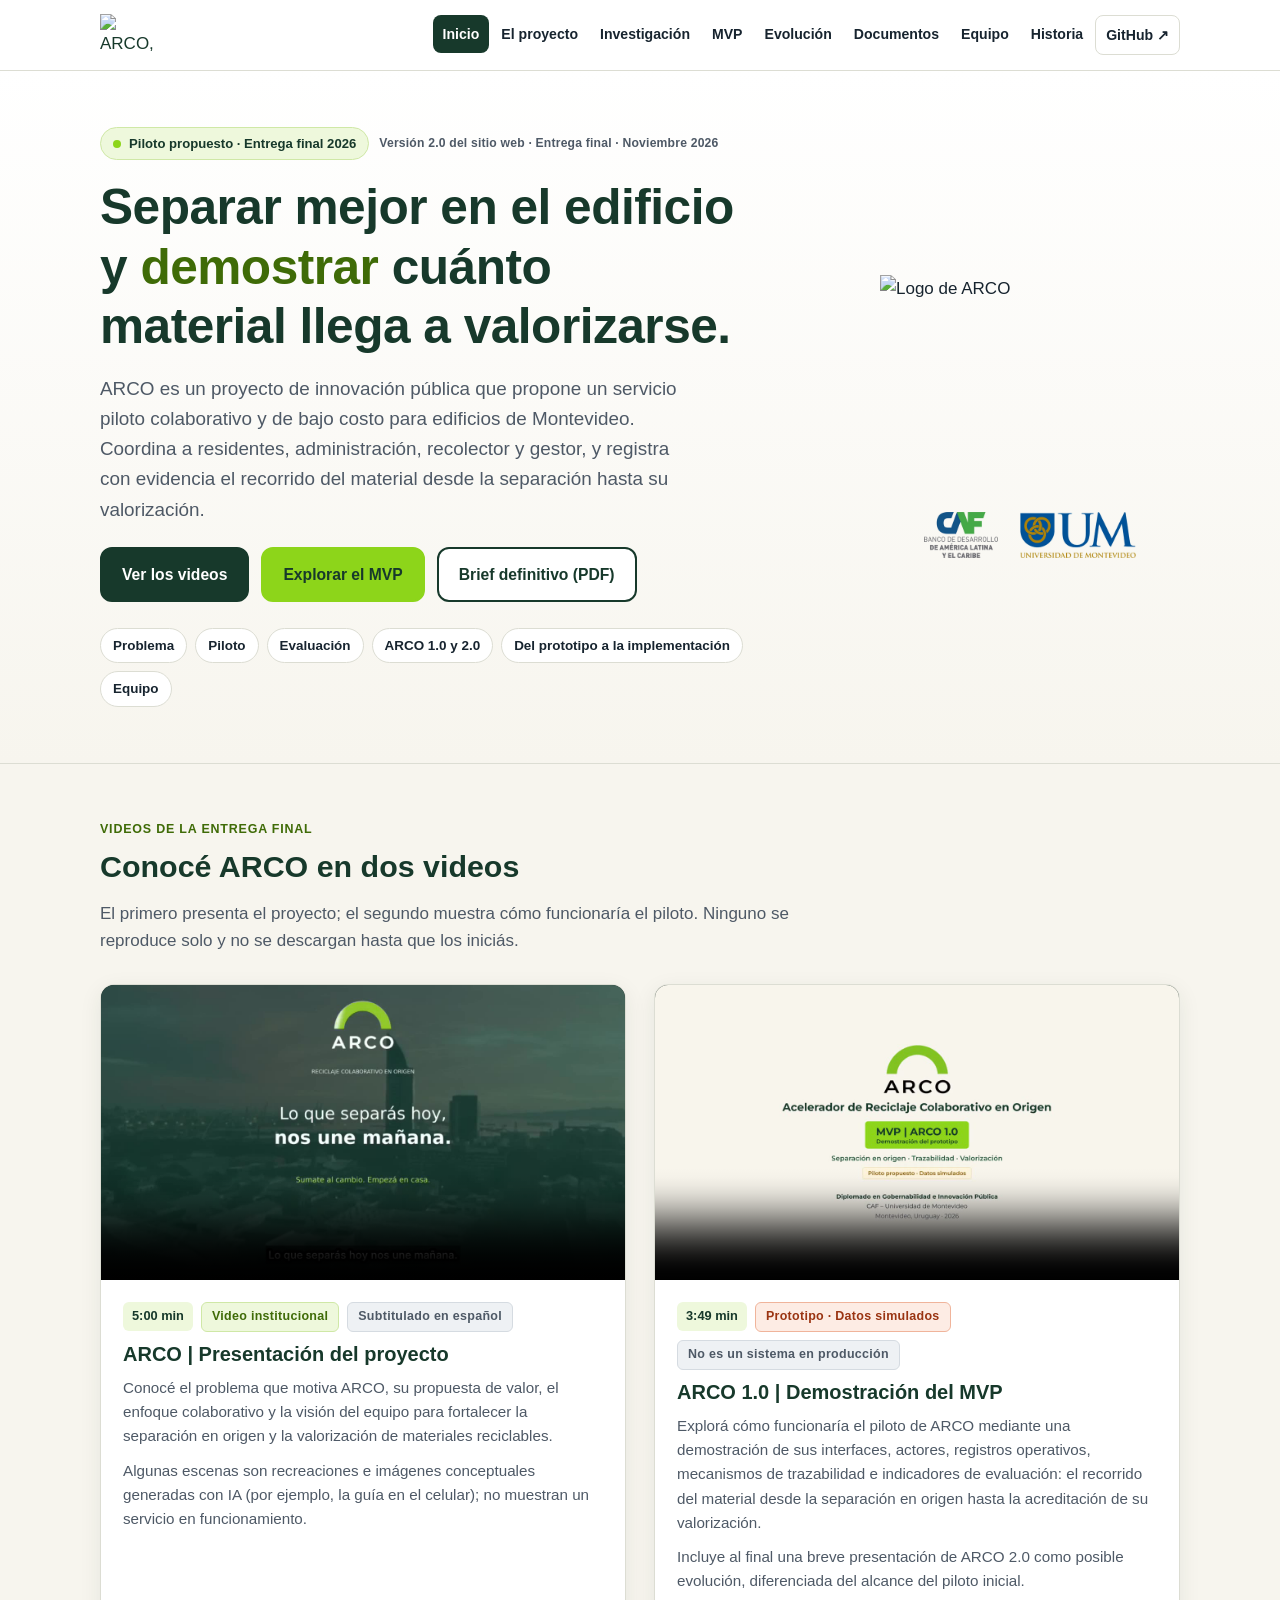
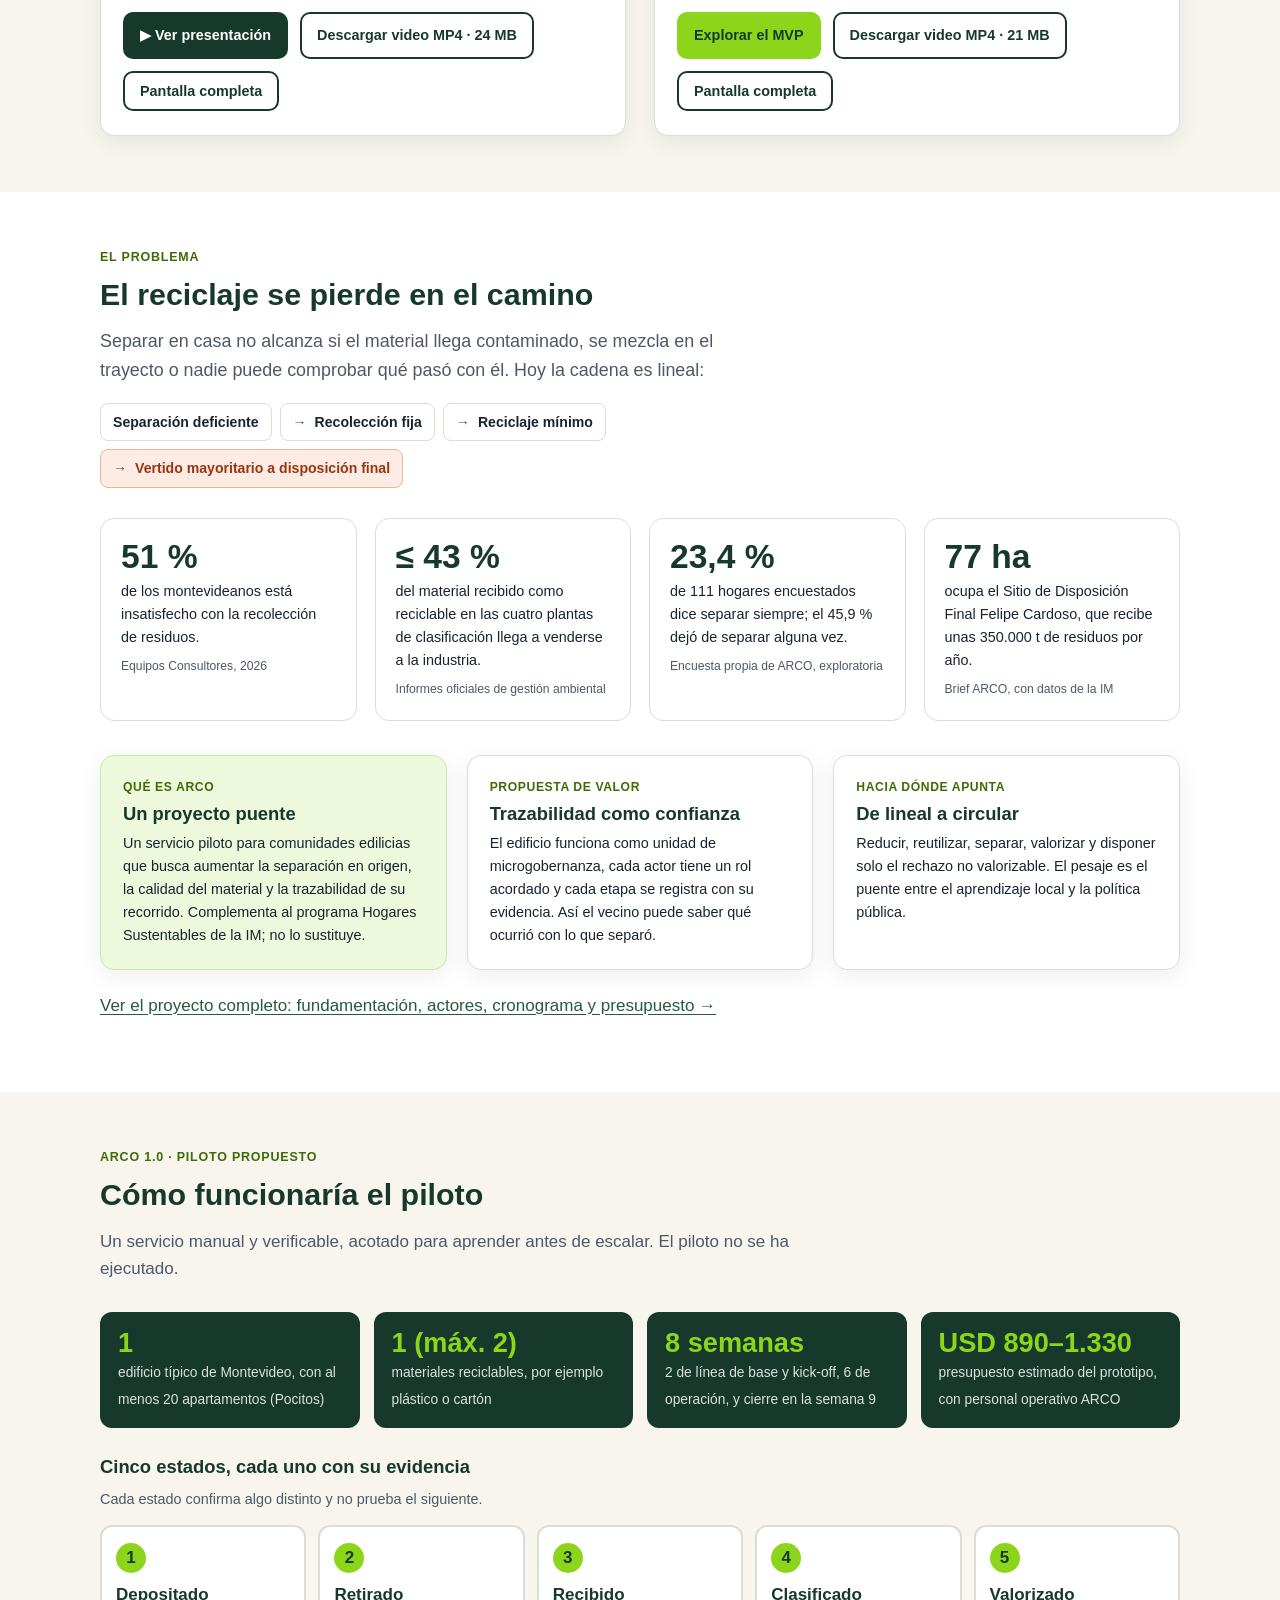
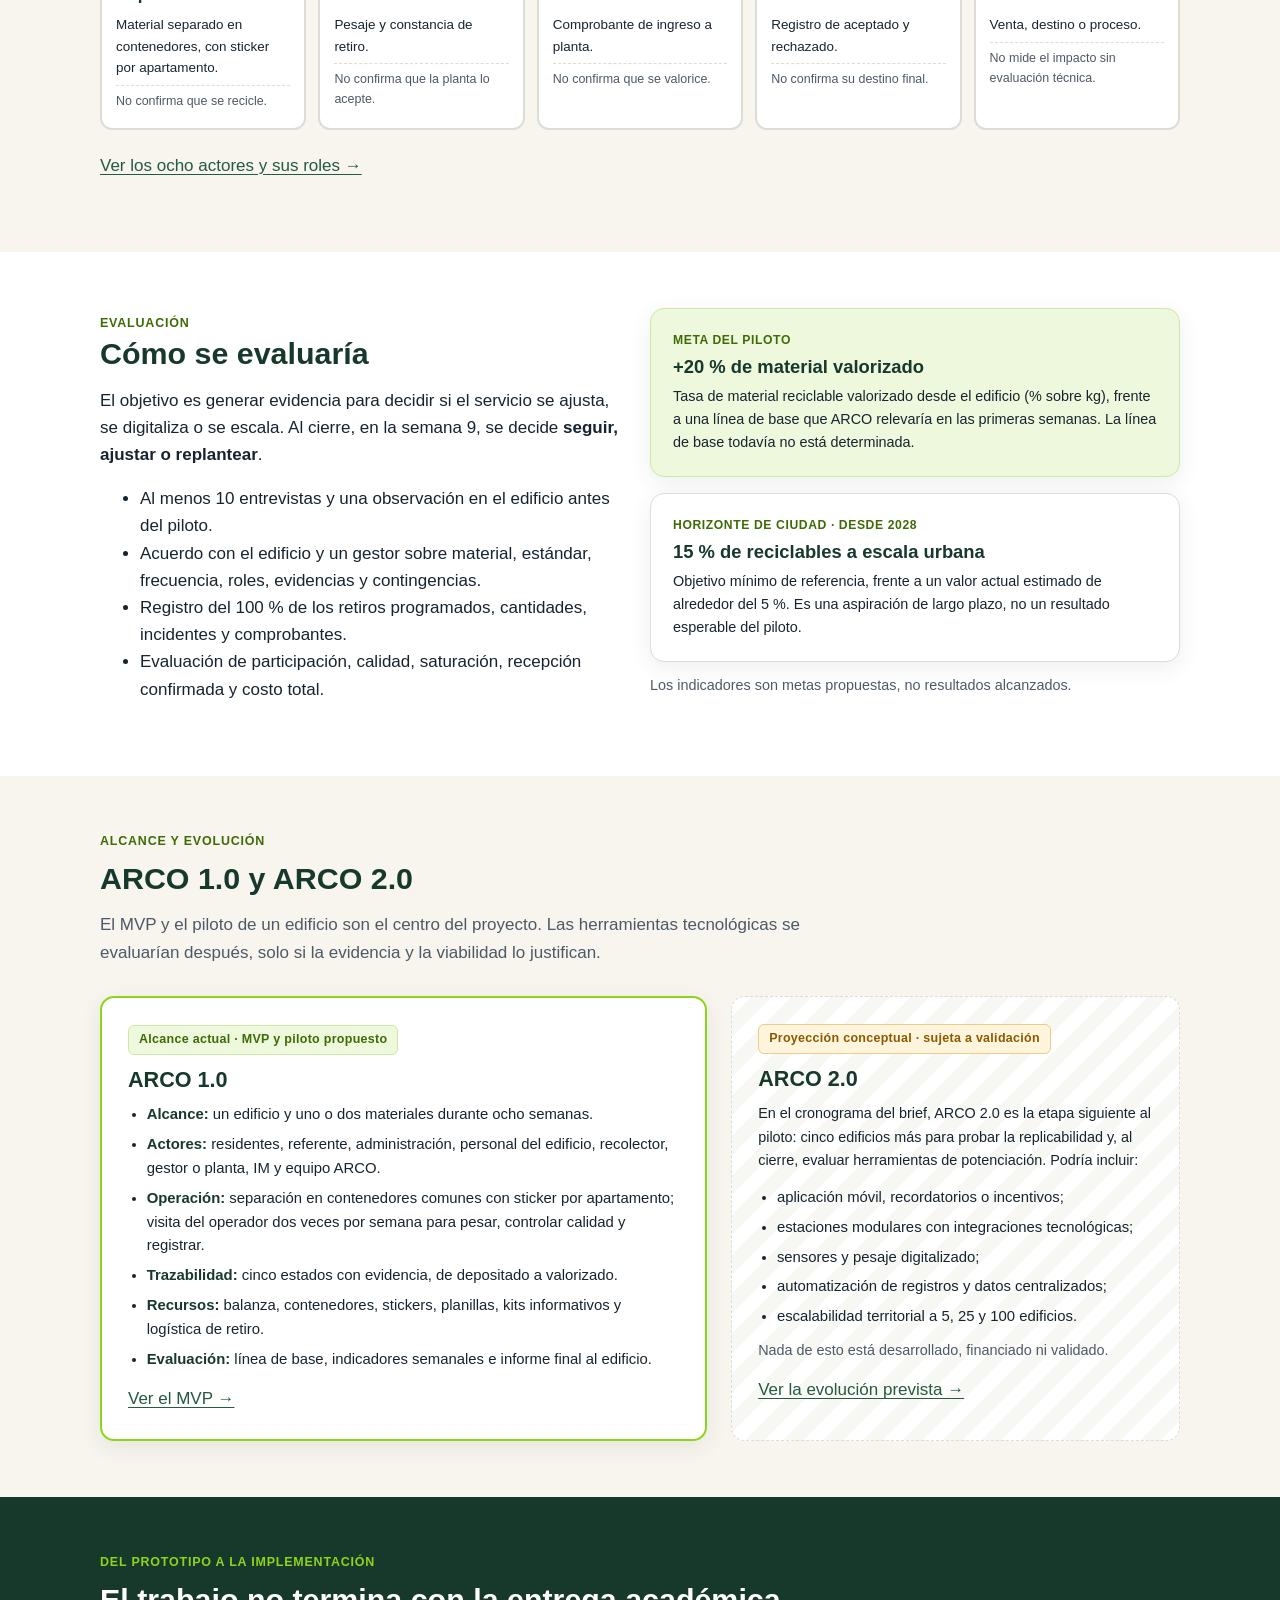
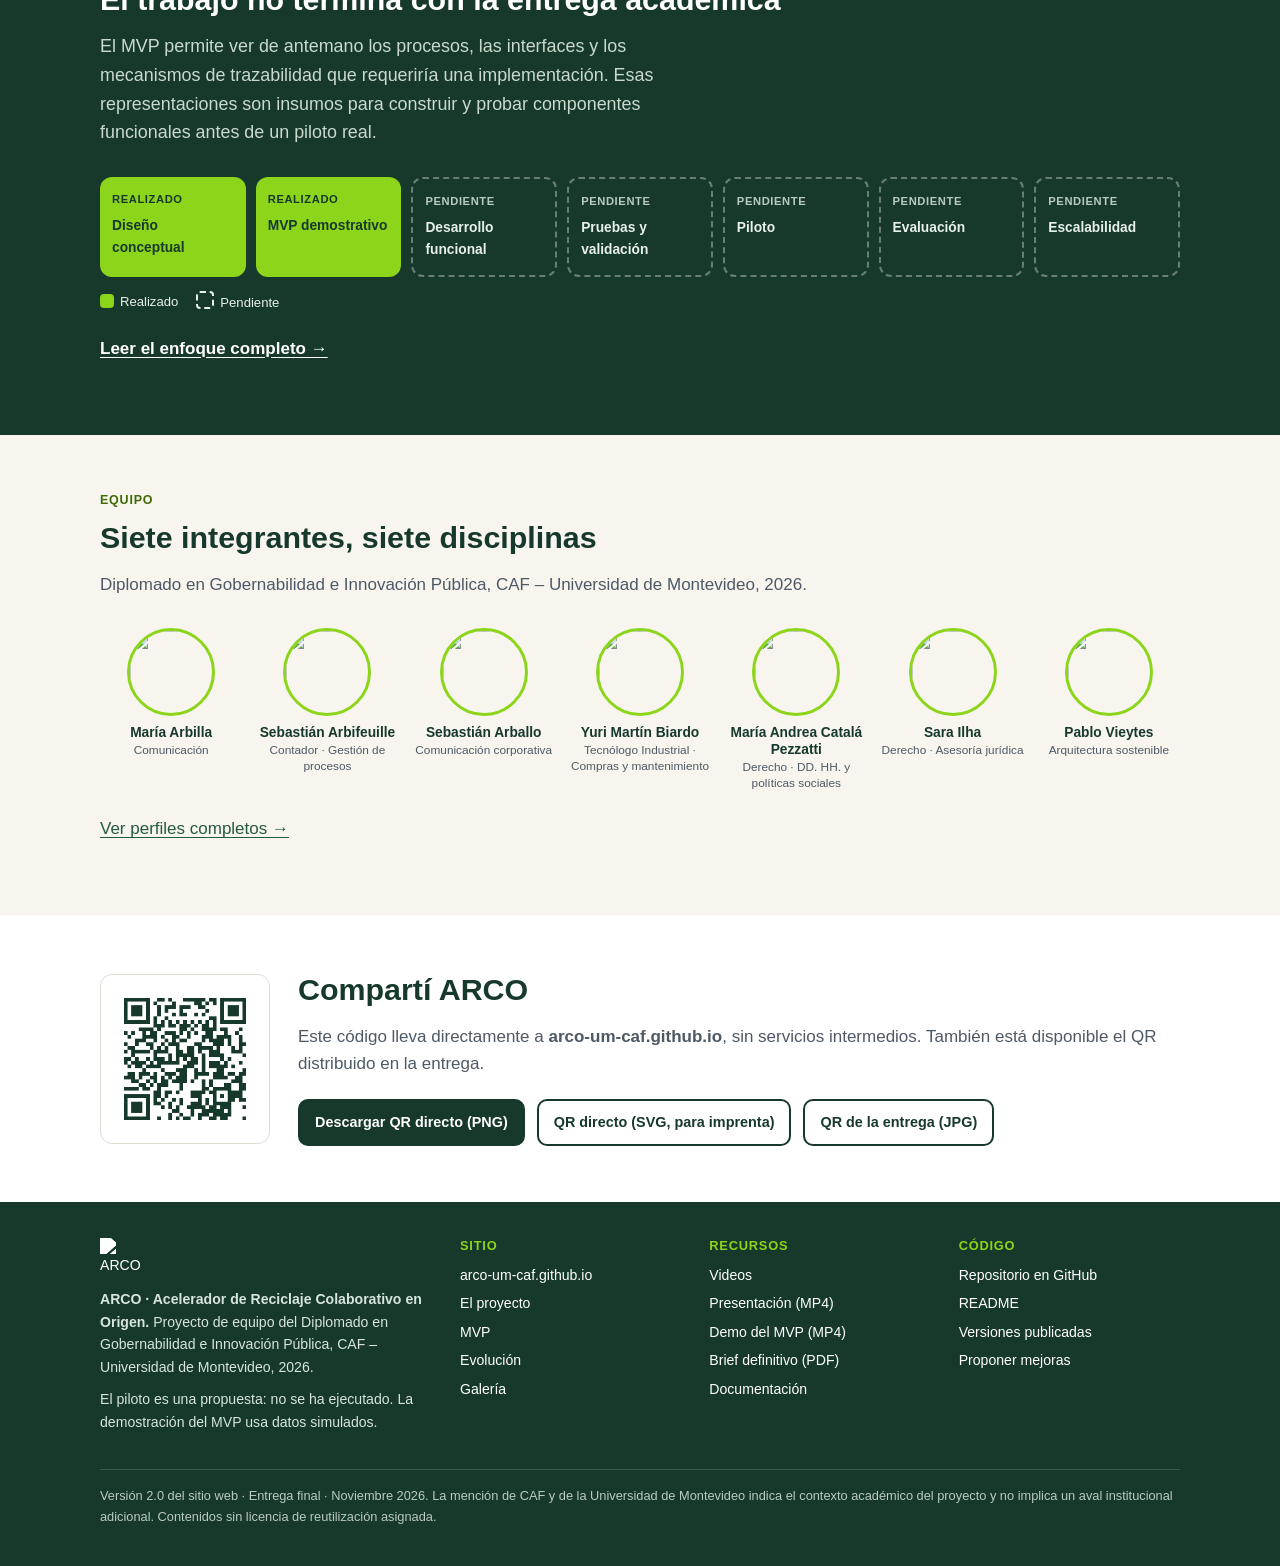
==== commit edd0e485: "Portada: logos de CAF y UM bajo el logo de ARCO; quitar sección de desarrollo abierto - Logos instit" ====
--- a/index.html
+++ b/index.html
@@ -38,10 +38,16 @@
         <a class="btn secundario" href="documentos/2026-11-23_brief-arco-definitivo.pdf">Brief definitivo (PDF)</a>
       </div>
       <nav class="ancla-nav" aria-label="En esta página">
-        <a href="#problema">Problema</a><a href="#piloto">Piloto</a><a href="#evaluacion">Evaluación</a><a href="#etapas">ARCO 1.0 y 2.0</a><a href="#implementacion">Del prototipo a la implementación</a><a href="#abierto">Desarrollo abierto</a><a href="#equipo">Equipo</a>
+        <a href="#problema">Problema</a><a href="#piloto">Piloto</a><a href="#evaluacion">Evaluación</a><a href="#etapas">ARCO 1.0 y 2.0</a><a href="#implementacion">Del prototipo a la implementación</a><a href="#equipo">Equipo</a>
       </nav>
     </div>
-    <img class="logo-hero" src="assets/img/logo-arco.png" alt="Logo de ARCO" width="600" height="438">
+    <div class="hero-logos">
+      <img class="logo-hero" src="assets/img/logo-arco.png" alt="Logo de ARCO" width="600" height="438">
+      <div class="logos-inst" aria-label="Contexto académico">
+        <img src="assets/img/logo-caf.png" alt="CAF, Banco de Desarrollo de América Latina y el Caribe" width="194" height="120">
+        <img src="assets/img/logo-um.png" alt="Universidad de Montevideo" width="302" height="120">
+      </div>
+    </div>
   </div>
 </section>
 
@@ -234,24 +240,6 @@
   </div>
 </section>
 
-<!-- 8 · Desarrollo abierto -->
-<section class="seccion blanca" id="abierto">
-  <div class="contenedor">
-    <div class="titulo-seccion">
-      <span class="kicker">Desarrollo abierto y colaboración</span>
-      <h2>El repositorio está abierto para explorar y aportar</h2>
-      <p class="muted">Hoy el repositorio contiene este sitio estático (HTML, CSS y JavaScript), la documentación y los videos. No incluye un backend ni una aplicación en funcionamiento.</p>
-    </div>
-    <div class="botones-gh">
-      <a class="btn-gh prim" href="https://github.com/arco-um-caf/arco-um-caf.github.io" rel="noopener"><b>Explorar código fuente</b><span>Repositorio en GitHub</span></a>
-      <a class="btn-gh" href="https://github.com/arco-um-caf/arco-um-caf.github.io#readme" rel="noopener"><b>Consultar README técnico</b><span>Puerta de entrada al proyecto</span></a>
-      <a class="btn-gh" href="documentos.html"><b>Ver documentación del proyecto</b><span>Brief definitivo y antecedentes</span></a>
-      <a class="btn-gh" href="https://github.com/arco-um-caf/arco-um-caf.github.io/issues" rel="noopener"><b>Proponer mejoras</b><span>Issues de GitHub (requiere cuenta)</span></a>
-      <a class="btn-gh" href="https://github.com/arco-um-caf/arco-um-caf.github.io/blob/main/ROADMAP.md" rel="noopener"><b>Explorar oportunidades de desarrollo</b><span>Hoja de ruta técnica</span></a>
-    </div>
-    <p><a href="desarrollo.html#abierto">Qué es cada cosa: sitio, repositorio, prototipo y aplicación →</a></p>
-  </div>
-</section>
 
 <!-- 9 · Equipo -->
 <section class="seccion" id="equipo">
--- a/assets/css/estilos.css
+++ b/assets/css/estilos.css
@@ -345,3 +345,9 @@
 .pie-sitio a:hover{text-decoration:underline}
 .pie-sitio .base{border-top:1px solid rgba(255,255,255,.15);margin-top:26px;padding-top:16px;font-size:.8rem;color:#B9CBBE}
 .pie-sitio .logo-pie{height:38px;width:auto;margin-bottom:12px;filter:brightness(0) invert(1)}
+
+/* logos institucionales bajo el logo ARCO */
+.hero-logos{display:flex;flex-direction:column;align-items:flex-end;gap:18px}
+.logos-inst{display:flex;align-items:center;justify-content:center;gap:22px;width:100%;max-width:300px}
+.logos-inst img{height:46px;width:auto}
+@media (max-width:900px){.hero-logos{order:-1;align-items:flex-start}.logos-inst{justify-content:flex-start;max-width:none}.logos-inst img{height:38px}}
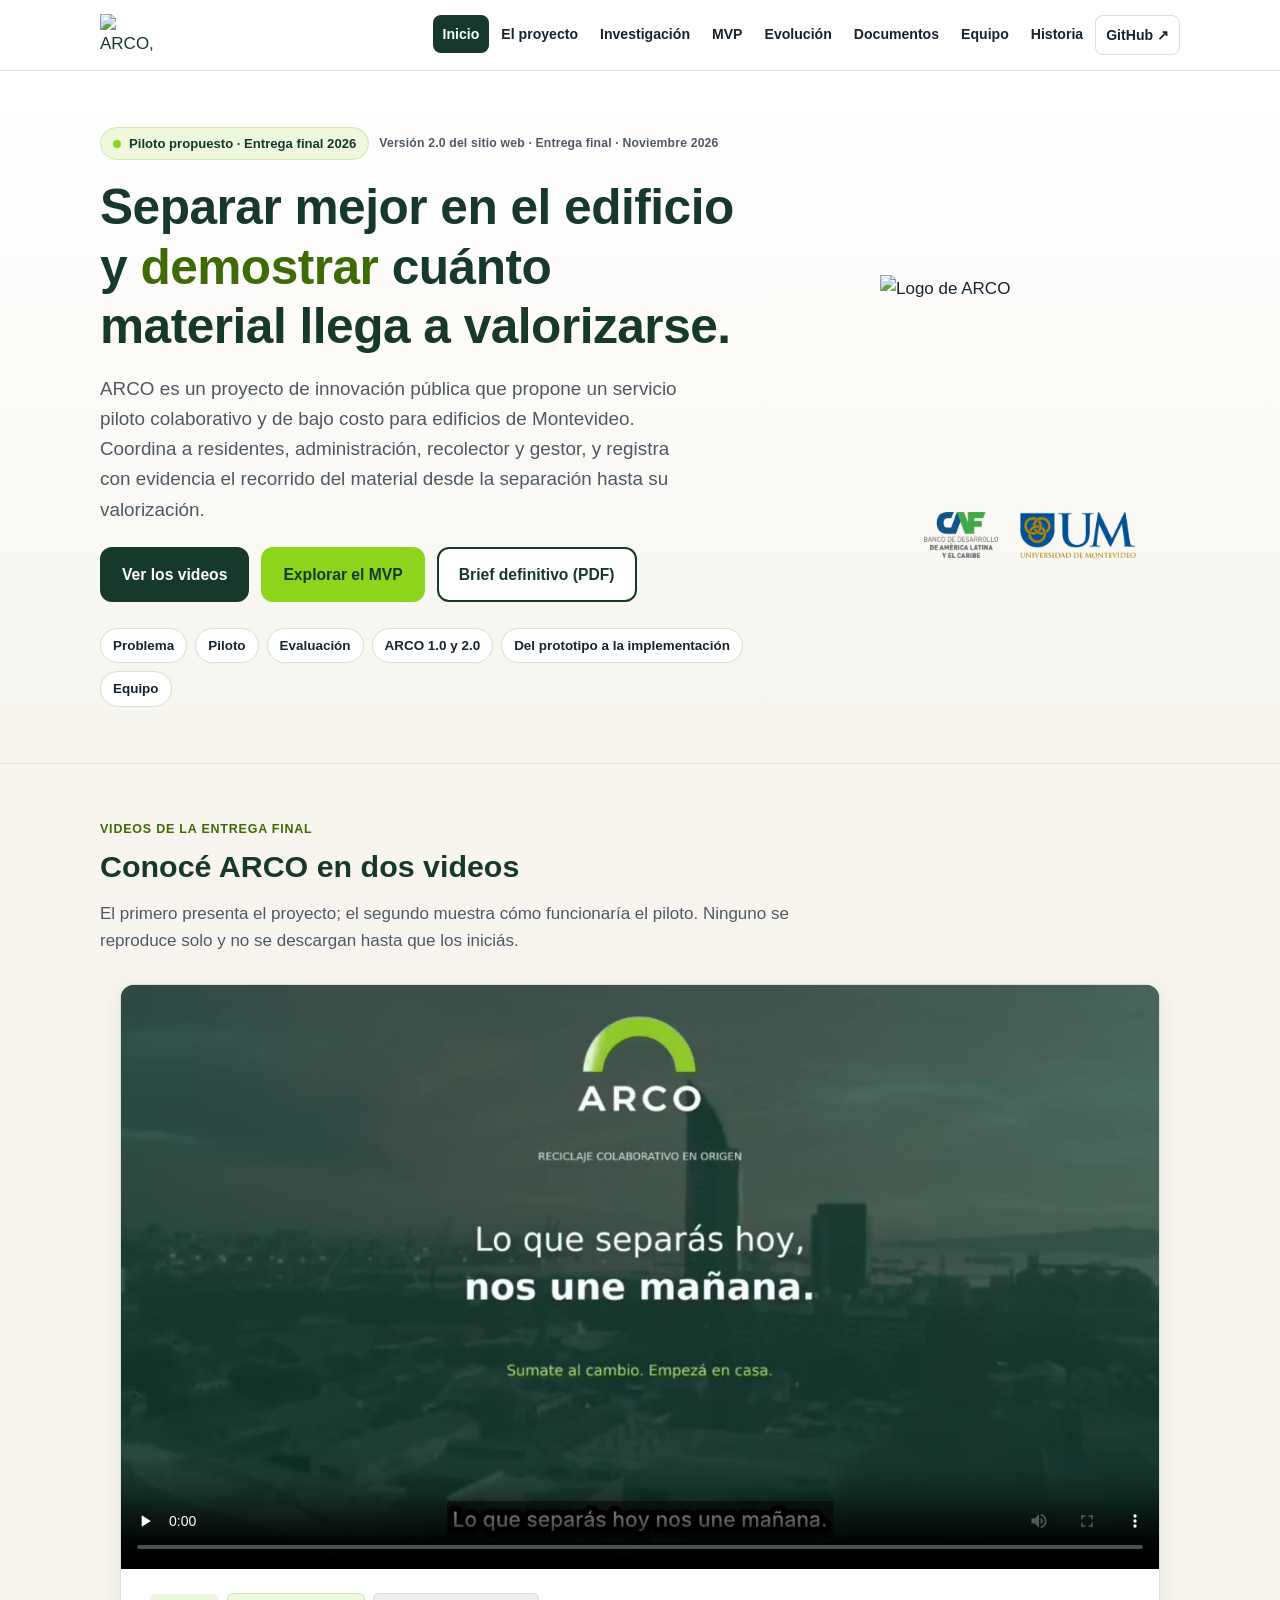
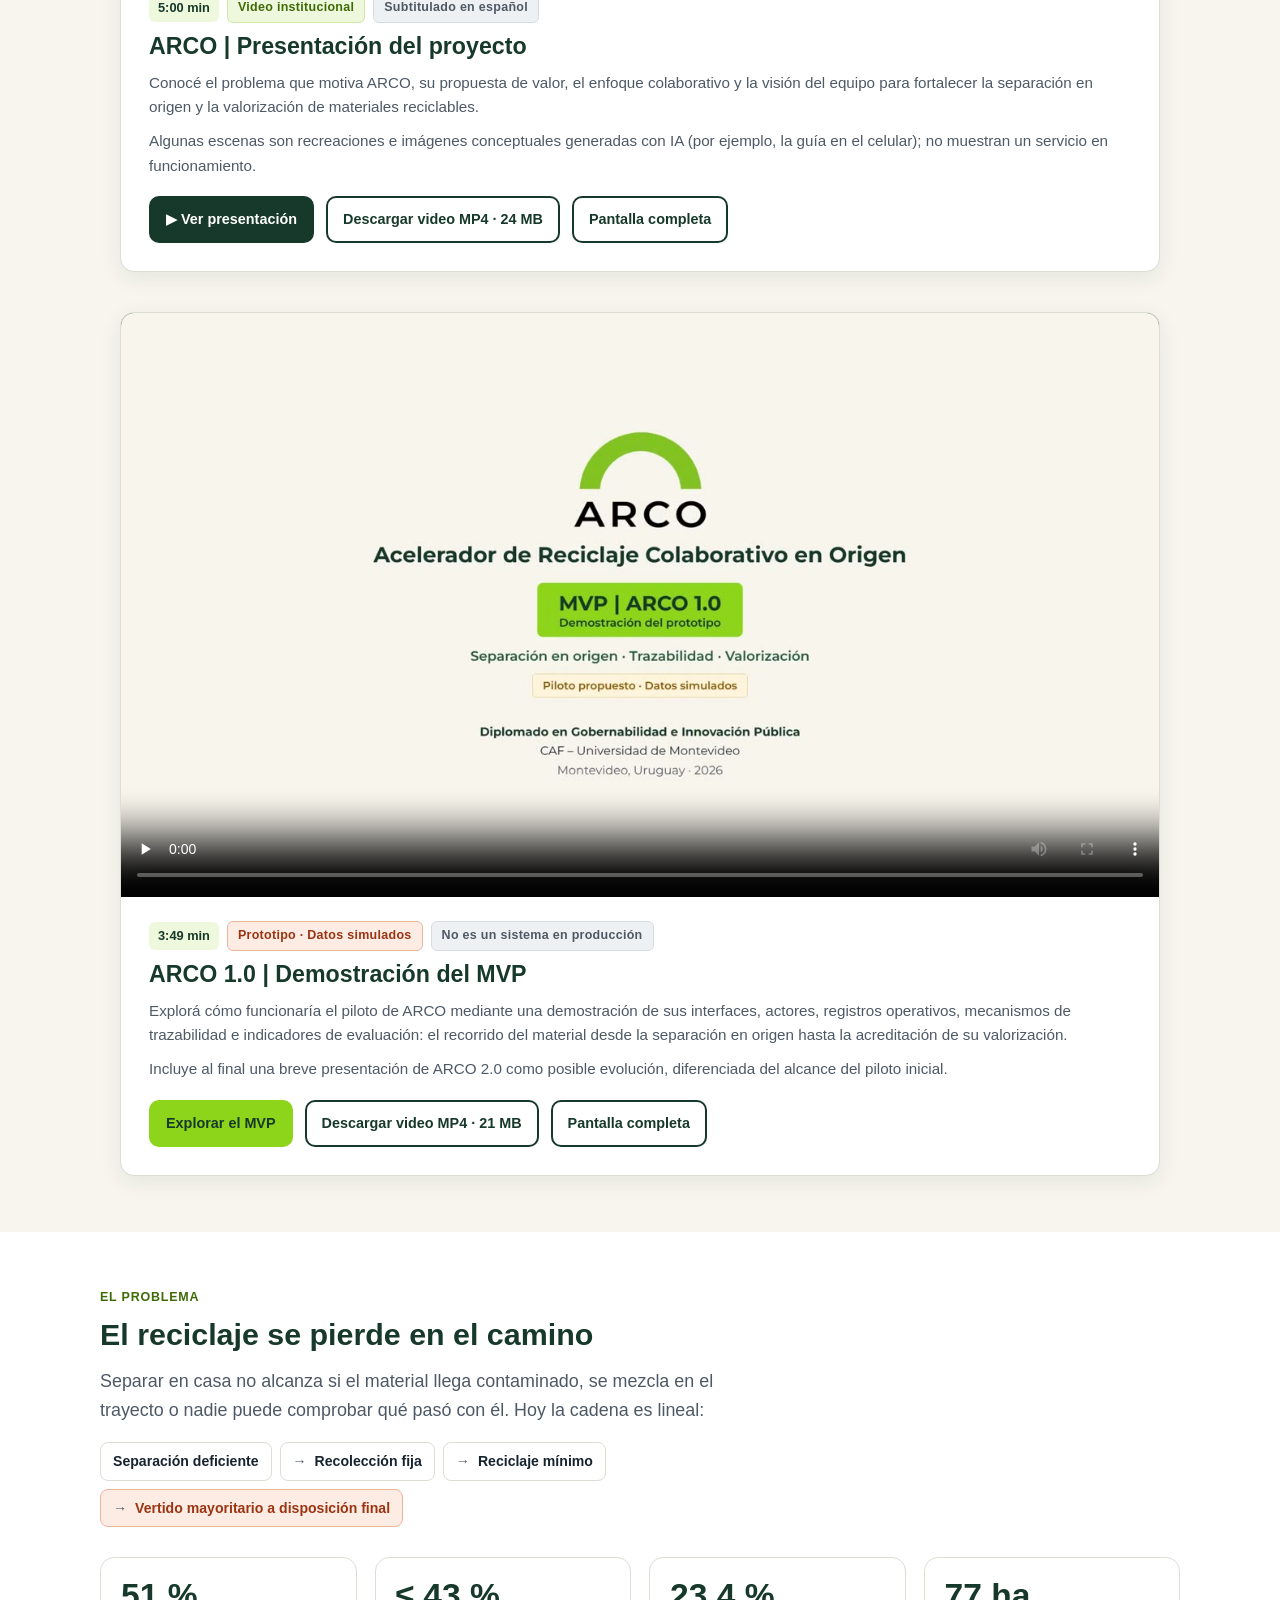
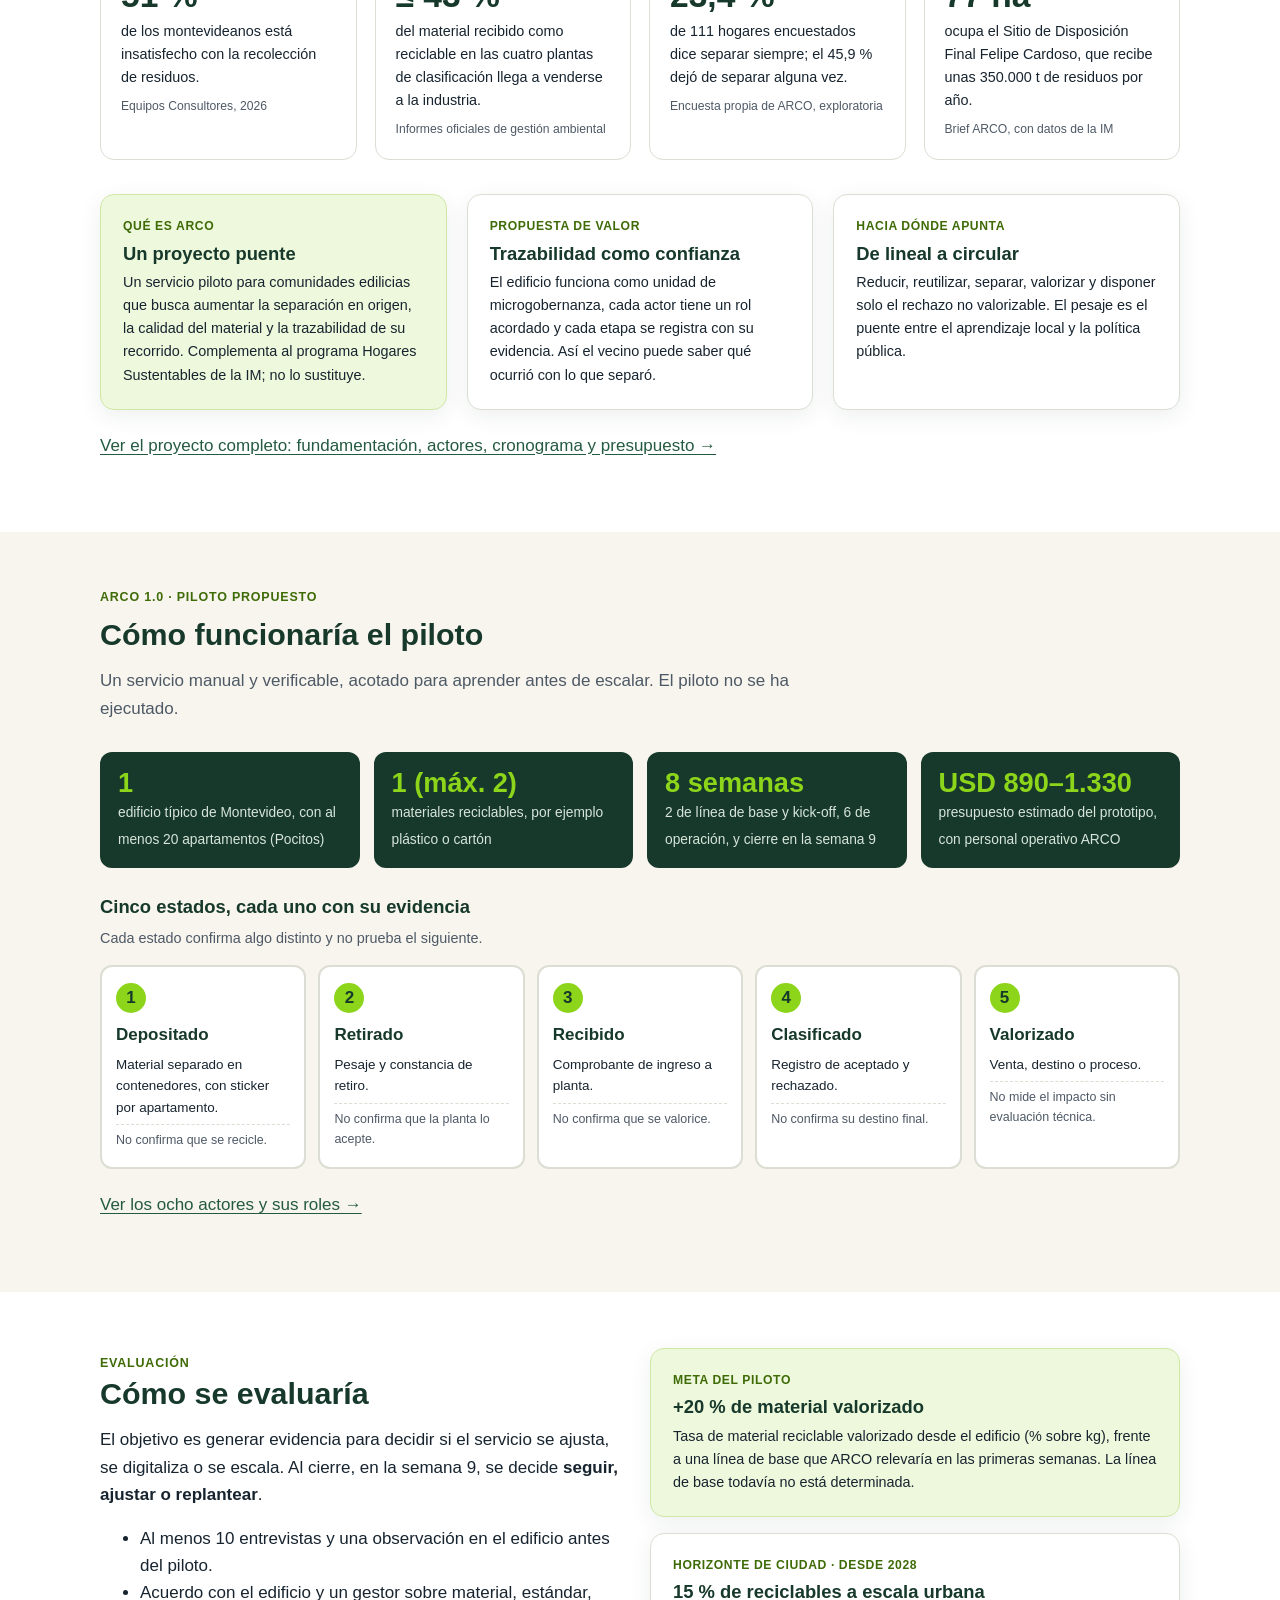
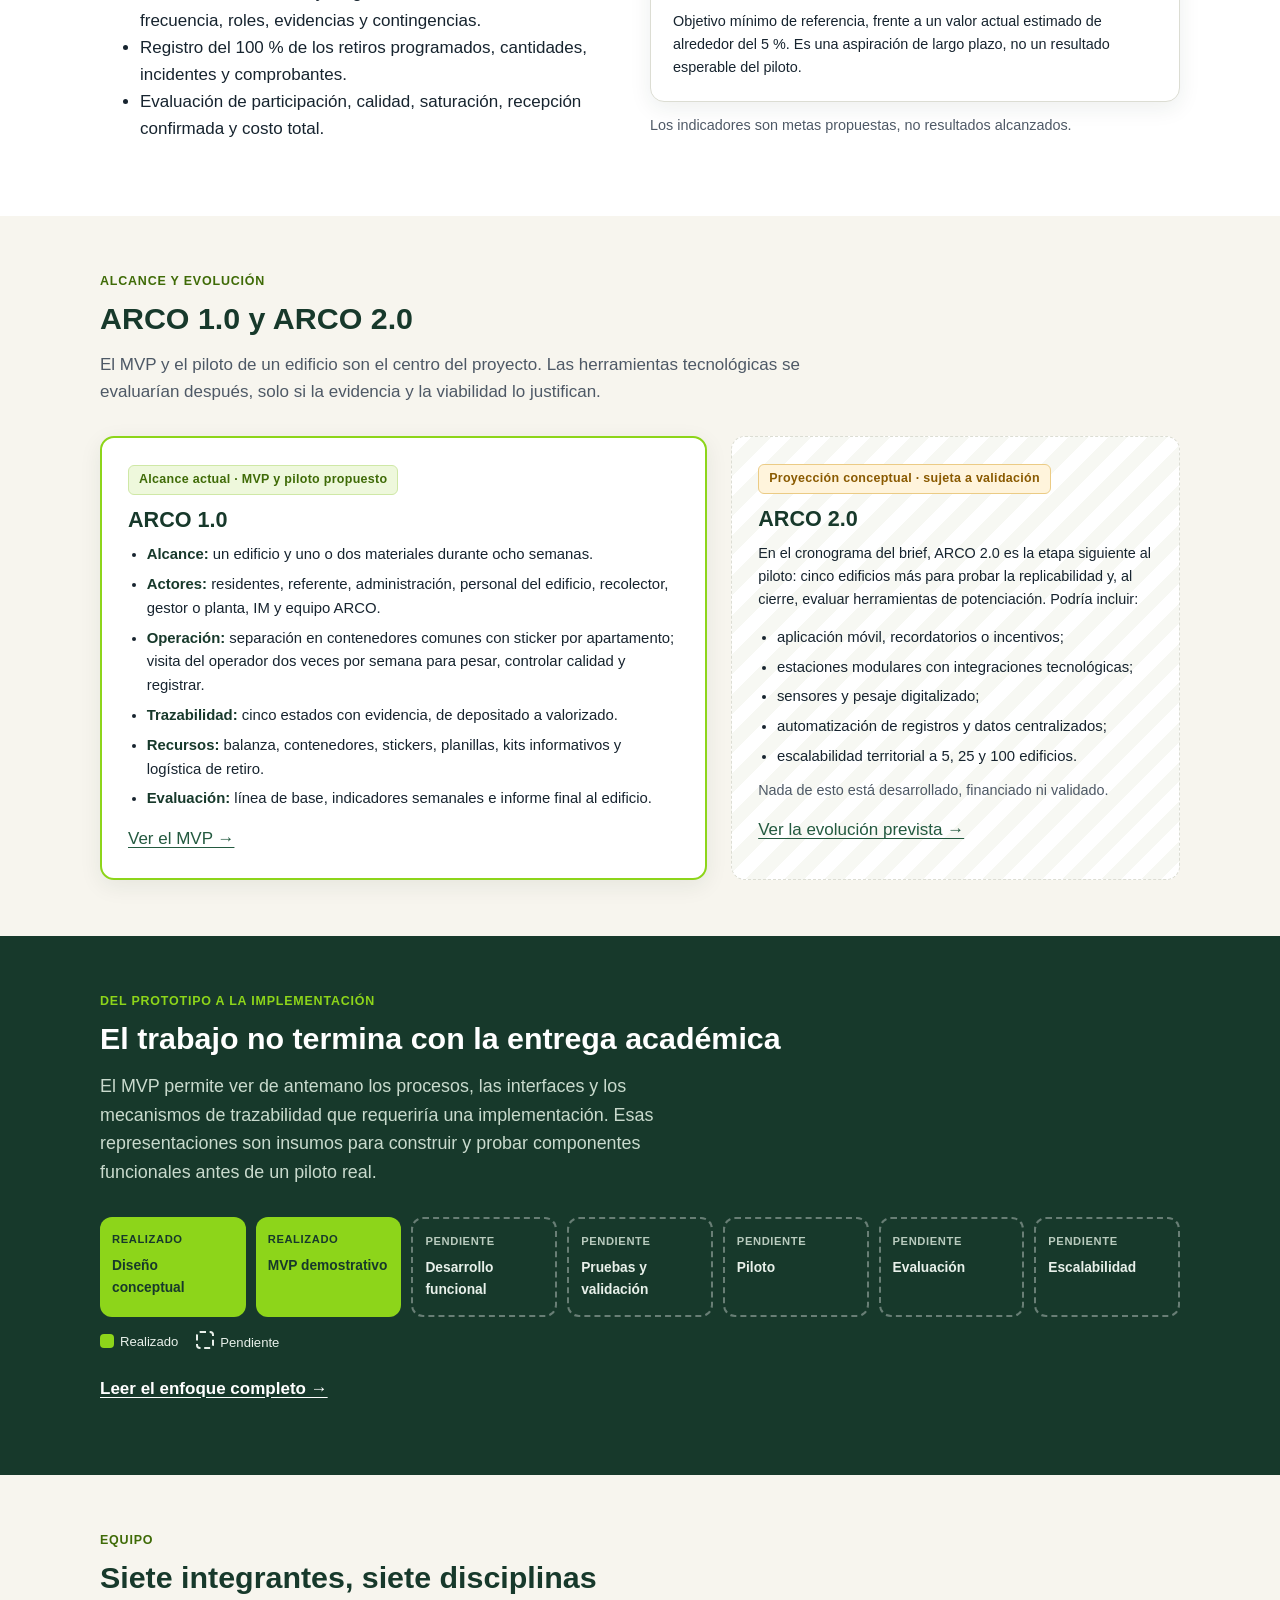
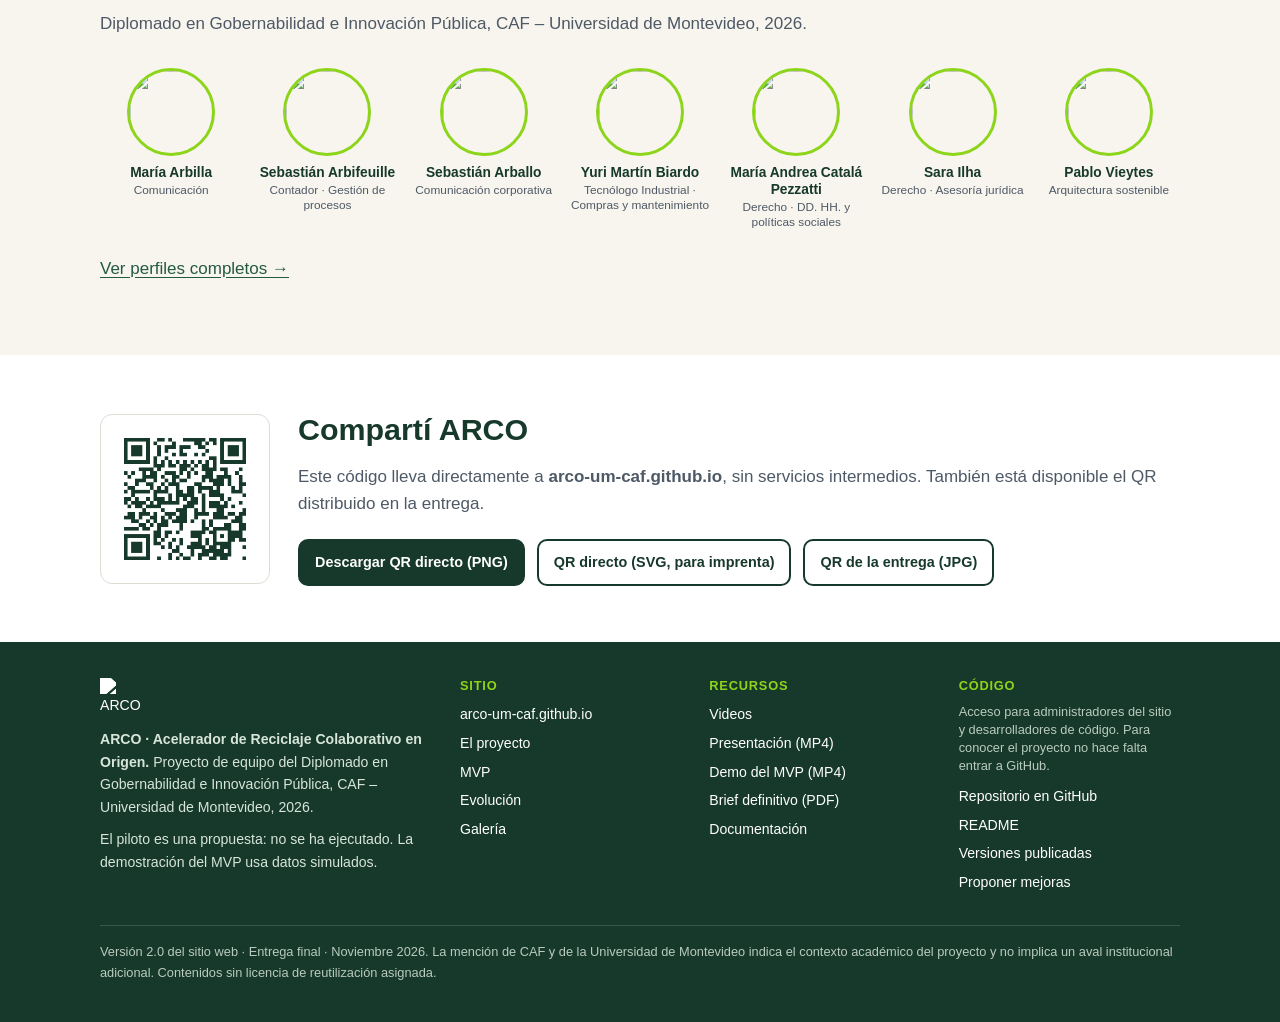
==== commit 672b6d89: "Videos más grandes y apilados; aclarar que GitHub es acceso para administradores y desarrolladores C" ====
--- a/index.html
+++ b/index.html
@@ -20,7 +20,7 @@
   <div class="contenedor">
     <a class="marca" href="index.html"><img src="assets/img/logo-arco.png" alt="ARCO, inicio" width="58" height="42"><span>Acelerador de Reciclaje Colaborativo en Origen</span></a>
     <button class="menu-btn" type="button" aria-expanded="false" aria-controls="menu-principal">Menú</button>
-    <nav class="nav" id="menu-principal" aria-label="Secciones del sitio"><ul><li><a href="index.html" aria-current="page">Inicio</a></li><li><a href="propuesta.html">El proyecto</a></li><li><a href="investigacion.html">Investigación</a></li><li><a href="mvp.html">MVP</a></li><li><a href="desarrollo.html">Evolución</a></li><li><a href="documentos.html">Documentos</a></li><li><a href="equipo.html">Equipo</a></li><li><a href="recorrido.html">Historia</a></li><li><a class="ext" href="https://github.com/arco-um-caf/arco-um-caf.github.io" rel="noopener">GitHub ↗</a></li></ul></nav>
+    <nav class="nav" id="menu-principal" aria-label="Secciones del sitio"><ul><li><a href="index.html" aria-current="page">Inicio</a></li><li><a href="propuesta.html">El proyecto</a></li><li><a href="investigacion.html">Investigación</a></li><li><a href="mvp.html">MVP</a></li><li><a href="desarrollo.html">Evolución</a></li><li><a href="documentos.html">Documentos</a></li><li><a href="equipo.html">Equipo</a></li><li><a href="recorrido.html">Historia</a></li><li><a class="ext" href="https://github.com/arco-um-caf/arco-um-caf.github.io" rel="noopener" title="Repositorio en GitHub: acceso para administradores del sitio y desarrolladores de código" aria-label="GitHub, acceso para administradores y desarrolladores de código">GitHub ↗</a></li></ul></nav>
   </div>
 </header>
 <main id="contenido">
@@ -309,6 +309,7 @@
       </div>
       <div>
         <h2>Código</h2>
+        <p class="nota-gh">Acceso para administradores del sitio y desarrolladores de código. Para conocer el proyecto no hace falta entrar a GitHub.</p>
         <ul>
           <li><a href="https://github.com/arco-um-caf/arco-um-caf.github.io" rel="noopener">Repositorio en GitHub</a></li>
           <li><a href="https://github.com/arco-um-caf/arco-um-caf.github.io#readme" rel="noopener">README</a></li>
--- a/assets/css/estilos.css
+++ b/assets/css/estilos.css
@@ -215,8 +215,7 @@
 .seccion.oscura .muted,.seccion.oscura .lead{color:#C9DACD}
 
 /* videos */
-.videos{display:grid;grid-template-columns:1fr 1fr;gap:28px}
-@media (max-width:900px){.videos{grid-template-columns:1fr}}
+.videos{display:grid;grid-template-columns:1fr;gap:40px;max-width:1040px;margin:0 auto}
 .video-card{background:#fff;border:1px solid var(--linea);border-radius:var(--radio);overflow:hidden;box-shadow:var(--sombra);display:flex;flex-direction:column}
 .video-card .video-marco{border-radius:0;box-shadow:none}
 .video-card .cuerpo{padding:22px 22px 24px;display:flex;flex-direction:column;gap:10px;flex:1}
@@ -351,3 +350,7 @@
 .logos-inst{display:flex;align-items:center;justify-content:center;gap:22px;width:100%;max-width:300px}
 .logos-inst img{height:46px;width:auto}
 @media (max-width:900px){.hero-logos{order:-1;align-items:flex-start}.logos-inst{justify-content:flex-start;max-width:none}.logos-inst img{height:38px}}
+
+.videos .video-card .cuerpo{padding:24px 28px 28px}
+.videos .video-card h3{font-size:1.45rem}
+.pie-sitio .nota-gh{font-size:.8rem;color:#B9CBBE;margin:0 0 10px;line-height:1.4}
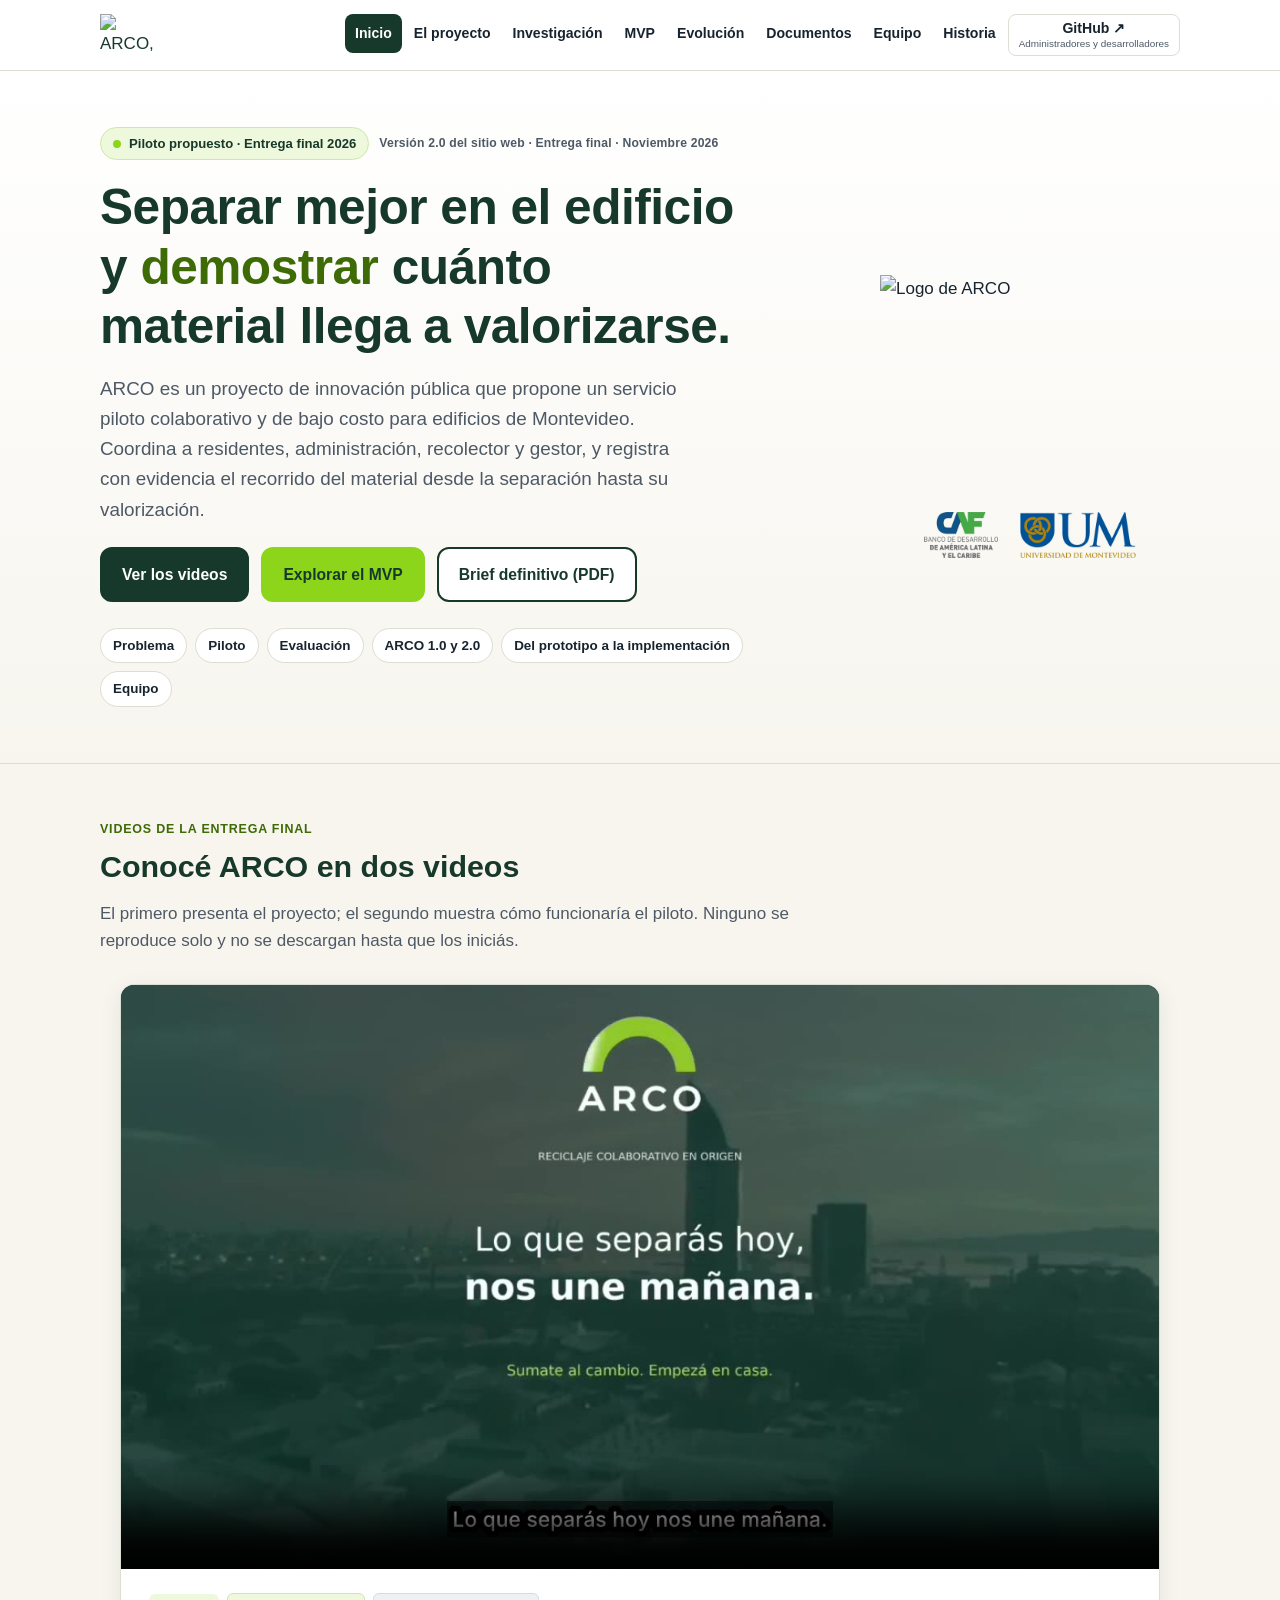
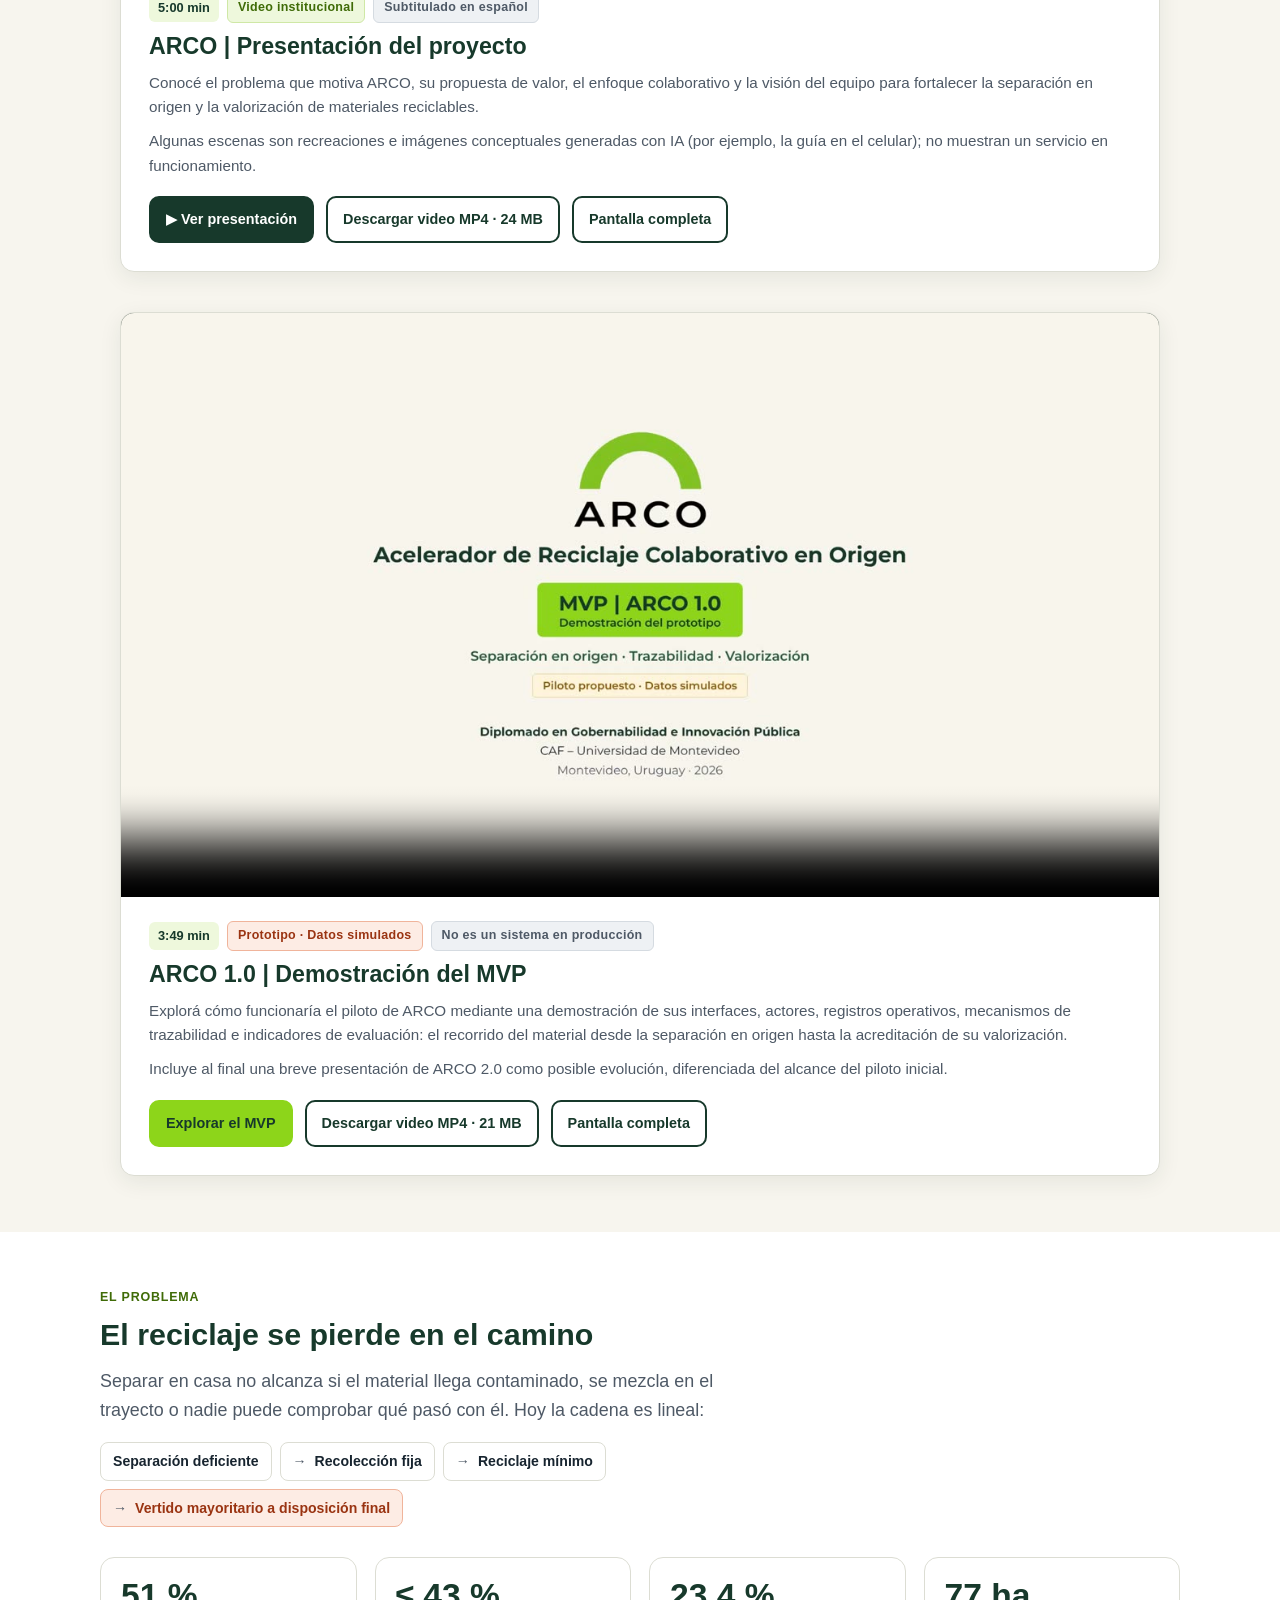
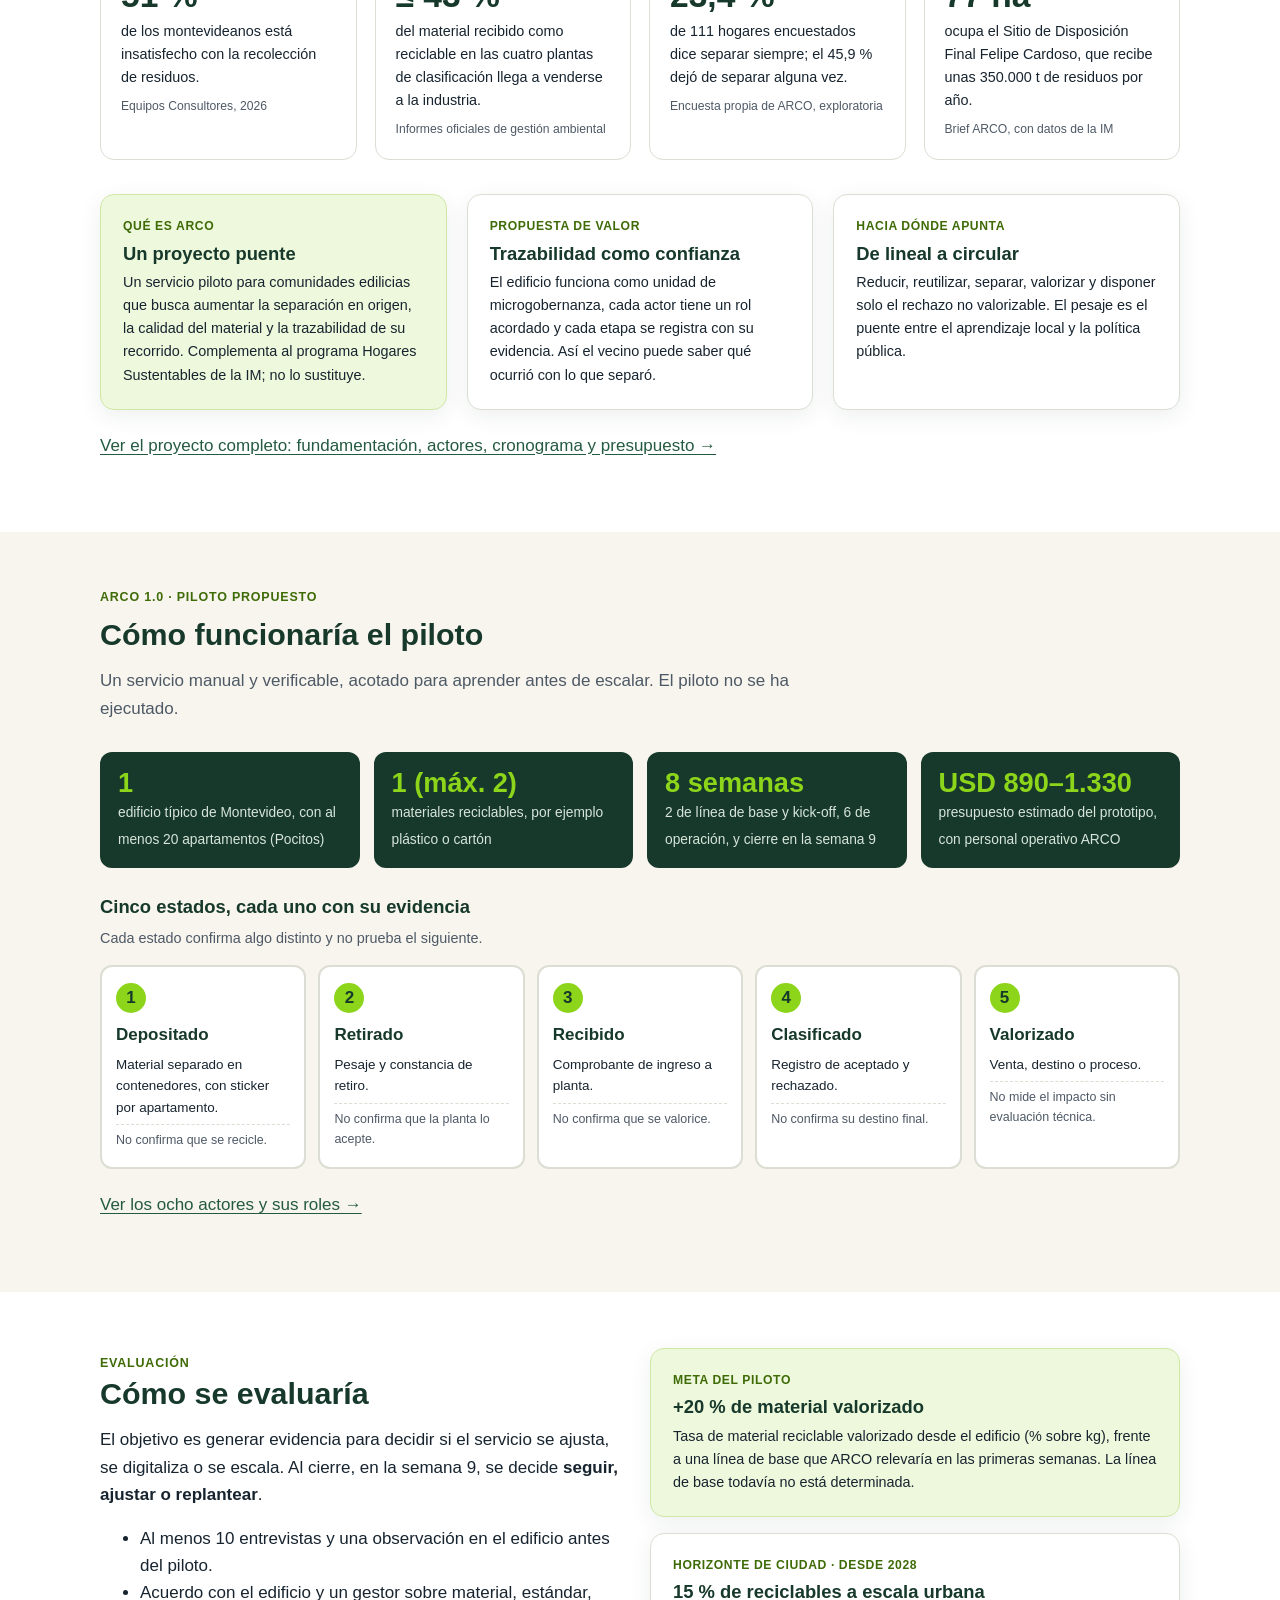
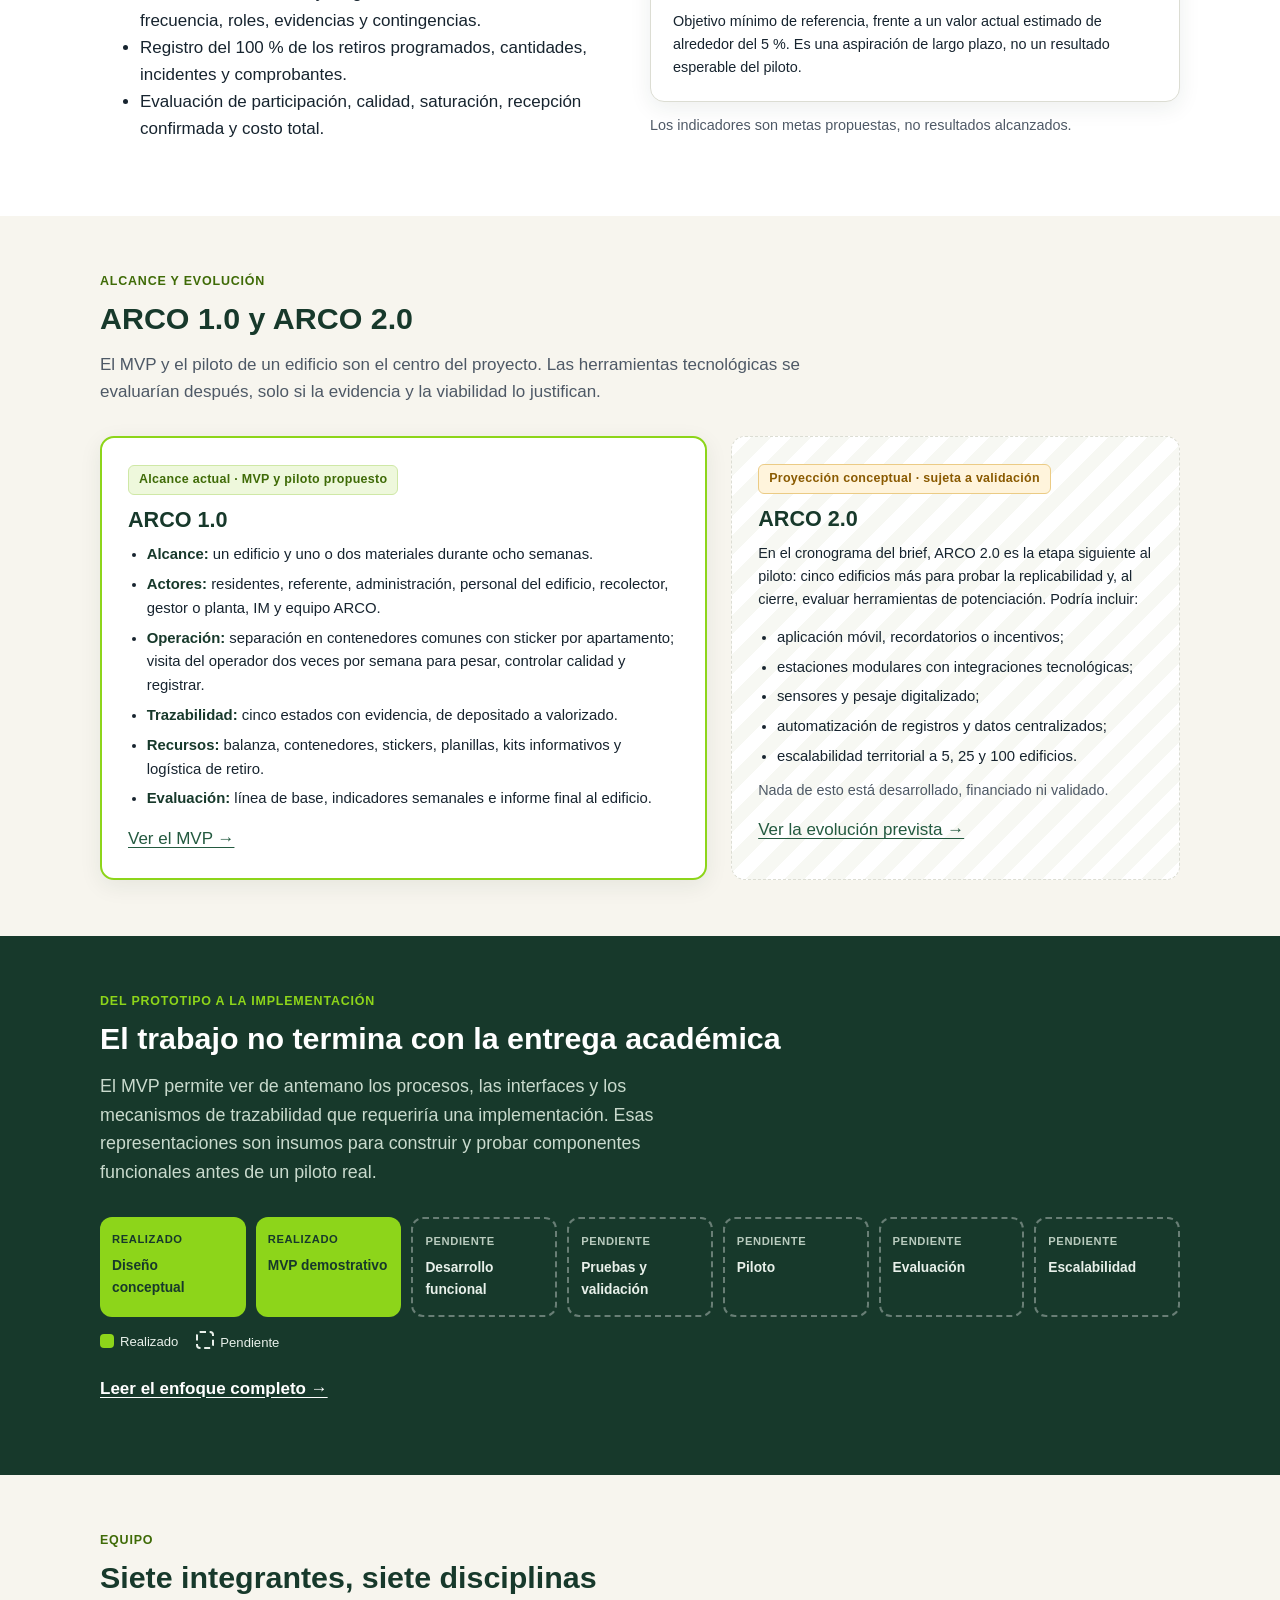
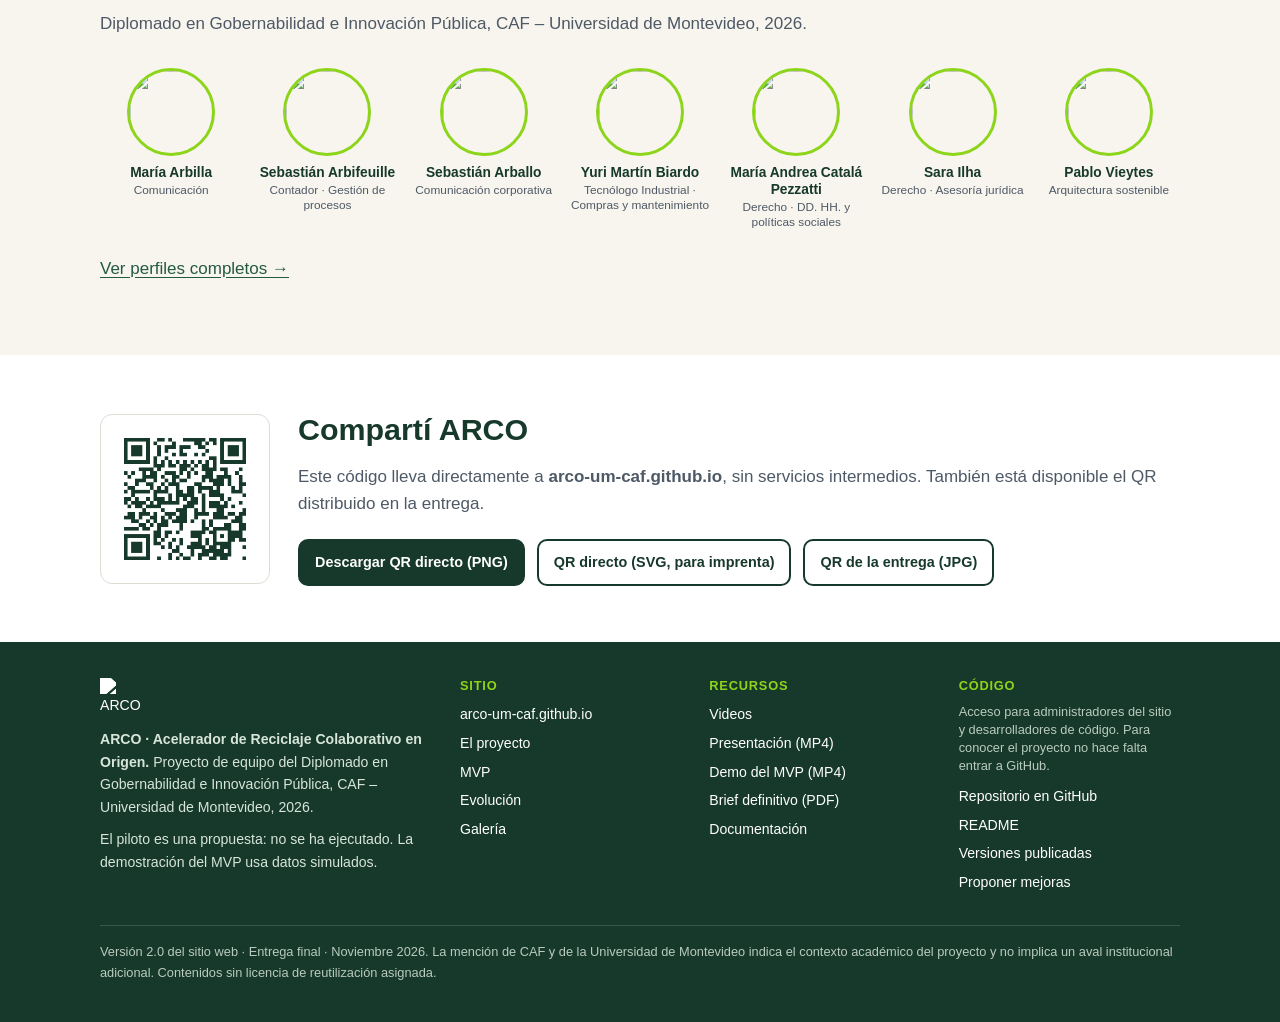
==== commit 9b644aac: "Menú: aviso visible «Administradores y desarrolladores» en el botón de GitHub Co-Authored-By: Claude" ====
--- a/index.html
+++ b/index.html
@@ -20,7 +20,7 @@
   <div class="contenedor">
     <a class="marca" href="index.html"><img src="assets/img/logo-arco.png" alt="ARCO, inicio" width="58" height="42"><span>Acelerador de Reciclaje Colaborativo en Origen</span></a>
     <button class="menu-btn" type="button" aria-expanded="false" aria-controls="menu-principal">Menú</button>
-    <nav class="nav" id="menu-principal" aria-label="Secciones del sitio"><ul><li><a href="index.html" aria-current="page">Inicio</a></li><li><a href="propuesta.html">El proyecto</a></li><li><a href="investigacion.html">Investigación</a></li><li><a href="mvp.html">MVP</a></li><li><a href="desarrollo.html">Evolución</a></li><li><a href="documentos.html">Documentos</a></li><li><a href="equipo.html">Equipo</a></li><li><a href="recorrido.html">Historia</a></li><li><a class="ext" href="https://github.com/arco-um-caf/arco-um-caf.github.io" rel="noopener" title="Repositorio en GitHub: acceso para administradores del sitio y desarrolladores de código" aria-label="GitHub, acceso para administradores y desarrolladores de código">GitHub ↗</a></li></ul></nav>
+    <nav class="nav" id="menu-principal" aria-label="Secciones del sitio"><ul><li><a href="index.html" aria-current="page">Inicio</a></li><li><a href="propuesta.html">El proyecto</a></li><li><a href="investigacion.html">Investigación</a></li><li><a href="mvp.html">MVP</a></li><li><a href="desarrollo.html">Evolución</a></li><li><a href="documentos.html">Documentos</a></li><li><a href="equipo.html">Equipo</a></li><li><a href="recorrido.html">Historia</a></li><li><a class="ext" href="https://github.com/arco-um-caf/arco-um-caf.github.io" rel="noopener" title="Repositorio en GitHub: acceso para administradores del sitio y desarrolladores de código" aria-label="GitHub, acceso para administradores y desarrolladores de código">GitHub ↗<span class="sub">Administradores y desarrolladores</span></a></li></ul></nav>
   </div>
 </header>
 <main id="contenido">
--- a/assets/css/estilos.css
+++ b/assets/css/estilos.css
@@ -354,3 +354,6 @@
 .videos .video-card .cuerpo{padding:24px 28px 28px}
 .videos .video-card h3{font-size:1.45rem}
 .pie-sitio .nota-gh{font-size:.8rem;color:#B9CBBE;margin:0 0 10px;line-height:1.4}
+.nav a.ext{display:flex;flex-direction:column;align-items:center;line-height:1.15;padding-top:5px;padding-bottom:5px}
+.nav a.ext .sub{font-size:.62rem;font-weight:500;color:var(--gris);white-space:nowrap;margin-top:2px}
+@media (max-width:980px){.nav a.ext{flex-direction:row;align-items:baseline;gap:8px}.nav a.ext .sub{font-size:.78rem}}
